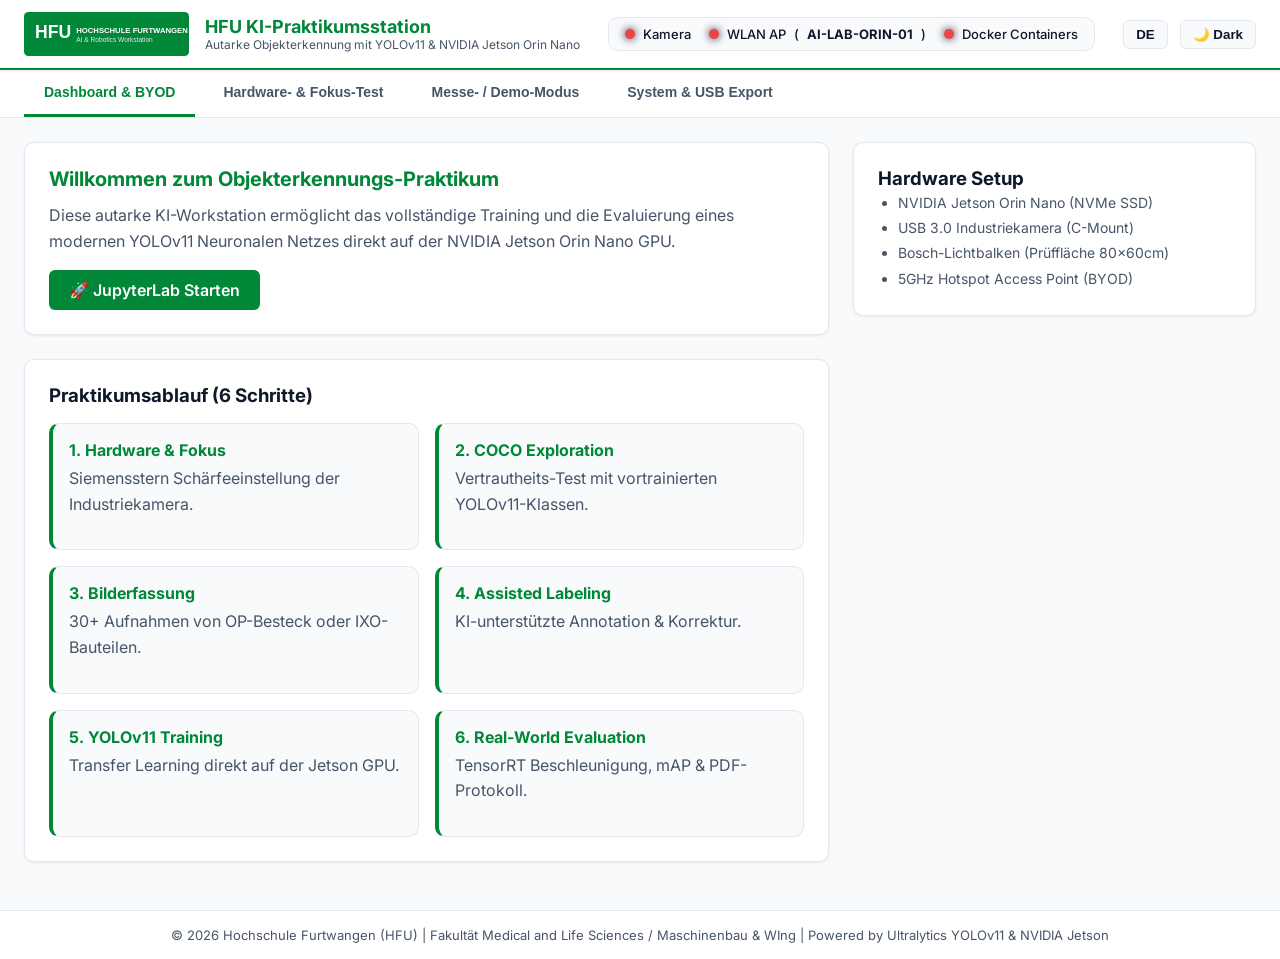
==== frontend/index.html @ 6bd224bb "Feat: Live focus score UI - Laplacian variance meter, ROI overlay, animated gauge, color-coded label" ====
<!DOCTYPE html>
<html lang="de" data-theme="light">
<head>
  <meta charset="UTF-8">
  <meta name="viewport" content="width=device-width, initial-scale=1.0">
  <title>HFU AI-LAB | Objekterkennung Workstation</title>
  <link rel="stylesheet" href="css/style.css">
  <link rel="preconnect" href="https://fonts.googleapis.com">
  <link rel="preconnect" href="https://fonts.gstatic.com" crossorigin>
  <link href="https://fonts.googleapis.com/css2?family=Inter:wght@400;500;600;700;900&display=swap" rel="stylesheet">
</head>
<body>

  <!-- Header Section -->
  <header>
    <div class="brand">
      <img src="assets/hfu_logo.svg" alt="HFU Logo">
      <div class="brand-title">
        <h1 data-i18n="stationTitle">HFU KI-Praktikumsstation</h1>
        <p data-i18n="subtitle">Autarke Objekterkennung mit YOLOv11 &amp; NVIDIA Jetson Orin Nano</p>
      </div>
    </div>

    <div class="status-bar">
      <div class="status-item">
        <span class="dot" id="dot-cam"></span>
        <span data-i18n="camStatus">Kamera</span>
      </div>
      <div class="status-item">
        <span class="dot" id="dot-wlan"></span>
        <span data-i18n="wlanStatus">WLAN AP</span> (<strong id="ssid-display">AI-LAB-ORIN-01</strong>)
      </div>
      <div class="status-item">
        <span class="dot" id="dot-docker"></span>
        <span data-i18n="dockerStatus">Docker Containers</span>
      </div>
    </div>

    <div class="header-controls">
      <button class="btn-toggle" id="lang-toggle">DE</button>
      <button class="btn-toggle" id="theme-toggle">🌙 Dark</button>
    </div>
  </header>

  <!-- Navigation Tabs -->
  <nav class="tabs-nav">
    <button class="tab-btn active" data-tab="dashboard" data-i18n="tabDashboard">Dashboard &amp; BYOD</button>
    <button class="tab-btn" data-tab="kiosk" data-i18n="tabKiosk">Hardware- &amp; Fokus-Test</button>
    <button class="tab-btn" data-tab="demo" data-i18n="tabDemo">Messe- / Demo-Modus</button>
    <button class="tab-btn" data-tab="system" data-i18n="tabSystem">System &amp; USB Export</button>
  </nav>

  <!-- Main Content Area -->
  <main class="container">

    <!-- Tab 1: Dashboard & BYOD -->
    <div class="tab-content active" id="tab-dashboard">
      <div class="dashboard-grid">
        <div class="main-col">
          <div class="card">
            <h2 data-i18n="welcomeTitle">Willkommen zum Objekterkennungs-Praktikum</h2>
            <p data-i18n="welcomeText">Diese autarke KI-Workstation ermöglicht das vollständige Training und die Evaluierung eines modernen YOLOv11 Neuronalen Netzes direkt auf der NVIDIA Jetson Orin Nano GPU.</p>
            <div style="margin-top: 16px;">
              <a href="#" id="btn-jupyter-link" target="_blank" class="btn-primary" data-i18n="openJupyter">🚀 JupyterLab Starten</a>
            </div>
          </div>

          <div class="card">
            <h3 data-i18n="stepsTitle">Praktikumsablauf (6 Schritte)</h3>
            <div class="steps-grid">
              <div class="step-card">
                <h4 data-i18n="step1">1. Hardware &amp; Fokus</h4>
                <p data-i18n="step1Desc">Siemensstern Schärfeeinstellung der Industriekamera.</p>
              </div>
              <div class="step-card">
                <h4 data-i18n="step2">2. COCO Exploration</h4>
                <p data-i18n="step2Desc">Vertrautheits-Test mit vortrainierten YOLOv11-Klassen.</p>
              </div>
              <div class="step-card">
                <h4 data-i18n="step3">3. Bilderfassung</h4>
                <p data-i18n="step3Desc">30+ Aufnahmen von OP-Besteck oder IXO-Bauteilen.</p>
              </div>
              <div class="step-card">
                <h4 data-i18n="step4">4. Assisted Labeling</h4>
                <p data-i18n="step4Desc">KI-unterstützte Annotation &amp; Korrektur.</p>
              </div>
              <div class="step-card">
                <h4 data-i18n="step5">5. YOLOv11 Training</h4>
                <p data-i18n="step5Desc">Transfer Learning direkt auf der Jetson GPU.</p>
              </div>
              <div class="step-card">
                <h4 data-i18n="step6">6. Real-World Evaluation</h4>
                <p data-i18n="step6Desc">TensorRT Beschleunigung, mAP &amp; PDF-Protokoll.</p>
              </div>
            </div>
          </div>
        </div>

        <!-- Sidebar Info -->
        <div class="side-col">
          <div class="card">
            <h3 data-i18n="hardwareTitle">Hardware Setup</h3>
            <ul style="line-height: 1.8; margin-left: 20px; font-size: 14px; color: var(--text-secondary);">
              <li>NVIDIA Jetson Orin Nano (NVMe SSD)</li>
              <li>USB 3.0 Industriekamera (C-Mount)</li>
              <li>Bosch-Lichtbalken (Prüffläche 80x60cm)</li>
              <li>5GHz Hotspot Access Point (BYOD)</li>
            </ul>
          </div>
        </div>
      </div>
    </div>

    <!-- Tab 2: Kiosk & Focus Hardware Test -->
    <div class="tab-content" id="tab-kiosk">
      <div class="card focus-card">
        <h2 data-i18n="focusTitle">Live-Kamerabild &amp; Fokus-Messung (Siemensstern)</h2>
        <p data-i18n="focusDesc">Stellen Sie den manuellen Fokusring der C-Mount Linse ein, bis die Linien des Siemenssterns im Zentrum scharf abgegrenzt sind.</p>

        <div class="focus-layout">
          <!-- Video with center crosshair overlay -->
          <div class="focus-video-wrapper">
            <div class="video-frame-container">
              <img id="cam-stream-main" src="" alt="Live Camera Stream" class="video-stream">
              <!-- Measurement zone indicator -->
              <div class="focus-roi-box">
                <span class="focus-roi-label">Messbereich</span>
              </div>
            </div>
          </div>

          <!-- Focus meter panel -->
          <div class="focus-panel">
            <div class="focus-score-display">
              <div class="focus-score-value" id="focus-score-num">--</div>
              <div class="focus-score-unit">/ 100</div>
            </div>

            <div class="focus-label-badge" id="focus-label-badge">Messe...</div>

            <!-- Gauge bar -->
            <div class="focus-gauge-track">
              <div class="focus-gauge-fill" id="focus-gauge-fill" style="width:0%"></div>
              <div class="focus-gauge-markers">
                <span>0</span><span>30</span><span>60</span><span>85</span><span>100</span>
              </div>
            </div>

            <!-- Zone labels -->
            <div class="focus-zones">
              <span class="zone zone-bad">Unscharf</span>
              <span class="zone zone-ok">Mittelmäßig</span>
              <span class="zone zone-good">Gut</span>
              <span class="zone zone-sharp">Scharf</span>
            </div>

            <div class="focus-detail">
              <div class="focus-detail-row">
                <span>Laplace-Varianz</span>
                <strong id="focus-raw-var">--</strong>
              </div>
              <div class="focus-detail-row">
                <span>Messbereich</span>
                <strong>Zentrum 40%</strong>
              </div>
              <div class="focus-detail-row">
                <span>Algorithmus</span>
                <strong>Laplacian σ²</strong>
              </div>
            </div>

            <div class="focus-hint" id="focus-hint">
              🎯 Platzieren Sie den Siemensstern im Messbereich und drehen Sie am Fokusring bis der Score maximal ist.
            </div>
          </div>
        </div>
      </div>
    </div>

    <!-- Tab 3: Messe / Demo Exhibition Mode -->
    <div class="tab-content" id="tab-demo">
      <div class="video-frame-container" style="aspect-ratio: 16 / 9; max-height: 70vh;">
        <img id="cam-stream-demo" src="" alt="Demo Live Stream" class="video-stream">
        
        <div class="demo-overlay">
          <span class="badge">HFU DEMO MODE</span>
          <span class="stats-badge" id="demo-stats">GPU/CPU: Loading...</span>
        </div>

        <div class="demo-callout" data-i18n="demoCallout">
          Lege ein Objekt auf die Prüffläche. Kann die KI es erkennen?
        </div>

        <!-- Timeout Attract Screen -->
        <div class="attract-screen" id="attract-screen" style="display: none;">
          <h2 data-i18n="attractTitle">Willkommen am HFU KI-Praktikumsstand!</h2>
          <p data-i18n="attractText">Erleben Sie Echtzeit-Objekterkennung auf dem NVIDIA Jetson Orin Nano. Berühren Sie den Bildschirm, um zu starten.</p>
          <button class="btn-primary" onclick="resetInactivityTimer()">▶ Start Demo</button>
        </div>
      </div>
    </div>

    <!-- Tab 4: System Tools & USB Export -->
    <div class="tab-content" id="tab-system">
      <div class="dashboard-grid">
        <div class="card">
          <h2 data-i18n="exportTitle">Daten-Export auf USB-Stick</h2>
          <p data-i18n="exportDesc">Kopiert alle erfassten Bilder, Annotations, trainierte YOLOv11 PyTorch &amp; TensorRT Gewichte sowie den automatisch generierten PDF-Praktikumsbericht auf den angeschlossenen USB-Speicher.</p>
          <button class="btn-primary" id="btn-usb-export" onclick="triggerUSBExport()" data-i18n="exportUSB">💾 Daten auf USB-Stick exportieren</button>
        </div>

        <div class="card">
          <h2 data-i18n="resetTitle">Station Zurücksetzen (System Reset)</h2>
          <p data-i18n="resetDesc">Setzt den Arbeitsbereich für das nächste Studierenden-Team zurück (Löscht Datensätze, Gewichte und Auswertungsberichte).</p>
          <button class="btn-danger" onclick="triggerResetWorkspace()" data-i18n="resetWorkspace">🗑️ Praktikum Zurücksetzen</button>
        </div>
      </div>
    </div>

  </main>

  <!-- Footer -->
  <footer>
    &copy; 2026 Hochschule Furtwangen (HFU) | Fakultät Medical and Life Sciences / Maschinenbau &amp; WIng | Powered by Ultralytics YOLOv11 &amp; NVIDIA Jetson
  </footer>

  <script src="js/app.js"></script>
</body>
</html>
---- frontend/css/style.css ----
/* ==============================================================================
   HFU AI-LAB: Clean Academic Stylesheet
   Corporate Identity: Hochschule Furtwangen (HFU Green: #008738)
   ============================================================================== */

:root {
  --hfu-green: #008738;
  --hfu-green-hover: #00702e;
  --hfu-green-light: #e6f4ec;
  --hfu-green-accent: #10b981;
  
  --bg-primary: #f8fafc;
  --bg-card: #ffffff;
  --bg-header: #ffffff;
  --text-primary: #0f172a;
  --text-secondary: #475569;
  --border-color: #e2e8f0;
  
  --status-online: #10b981;
  --status-offline: #ef4444;
  --shadow-sm: 0 1px 3px rgba(0,0,0,0.08);
  --shadow-md: 0 4px 12px rgba(0,0,0,0.08);
  --radius: 10px;
  --font-main: 'Inter', -apple-system, BlinkMacSystemFont, 'Segoe UI', Roboto, sans-serif;
}

[data-theme="dark"] {
  --bg-primary: #090d16;
  --bg-card: #131c2e;
  --bg-header: #0f172a;
  --text-primary: #f8fafc;
  --text-secondary: #94a3b8;
  --border-color: #1e293b;
  --hfu-green-light: rgba(0, 135, 56, 0.2);
}

* {
  box-sizing: border-box;
  margin: 0;
  padding: 0;
}

body {
  font-family: var(--font-main);
  background-color: var(--bg-primary);
  color: var(--text-primary);
  min-height: 100vh;
  display: flex;
  flex-direction: column;
  transition: background-color 0.3s ease, color 0.3s ease;
}

/* Header */
header {
  background-color: var(--bg-header);
  border-bottom: 2px solid var(--hfu-green);
  padding: 12px 24px;
  display: flex;
  align-items: center;
  justify-content: space-between;
  box-shadow: var(--shadow-sm);
  position: sticky;
  top: 0;
  z-index: 100;
}

.brand {
  display: flex;
  align-items: center;
  gap: 16px;
}

.brand img {
  height: 44px;
}

.brand-title h1 {
  font-size: 18px;
  font-weight: 700;
  color: var(--hfu-green);
}

.brand-title p {
  font-size: 12px;
  color: var(--text-secondary);
}

/* Header Status Bar */
.status-bar {
  display: flex;
  align-items: center;
  gap: 18px;
  background-color: var(--bg-primary);
  padding: 8px 16px;
  border-radius: var(--radius);
  border: 1px solid var(--border-color);
}

.status-item {
  display: flex;
  align-items: center;
  gap: 8px;
  font-size: 13px;
  font-weight: 500;
}

.dot {
  width: 10px;
  height: 10px;
  border-radius: 50%;
  background-color: var(--status-offline);
  display: inline-block;
  box-shadow: 0 0 8px currentColor;
}

.dot.online {
  background-color: var(--status-online);
}

/* Controls (DE/EN & Theme) */
.header-controls {
  display: flex;
  align-items: center;
  gap: 12px;
}

.btn-toggle {
  background: var(--bg-primary);
  border: 1px solid var(--border-color);
  color: var(--text-primary);
  padding: 6px 12px;
  border-radius: 6px;
  font-weight: 600;
  cursor: pointer;
  transition: all 0.2s ease;
}

.btn-toggle:hover {
  border-color: var(--hfu-green);
  color: var(--hfu-green);
}

/* Navigation Tabs */
nav.tabs-nav {
  background-color: var(--bg-card);
  border-bottom: 1px solid var(--border-color);
  display: flex;
  padding: 0 24px;
  gap: 8px;
}

.tab-btn {
  background: none;
  border: none;
  border-bottom: 3px solid transparent;
  padding: 14px 20px;
  font-size: 14px;
  font-weight: 600;
  color: var(--text-secondary);
  cursor: pointer;
  transition: all 0.2s ease;
}

.tab-btn.active, .tab-btn:hover {
  color: var(--hfu-green);
  border-bottom-color: var(--hfu-green);
}

/* Main Container */
main.container {
  flex: 1;
  padding: 24px;
  max-width: 1400px;
  width: 100%;
  margin: 0 auto;
}

.tab-content {
  display: none;
}

.tab-content.active {
  display: block;
  animation: fadeIn 0.3s ease;
}

@keyframes fadeIn {
  from { opacity: 0; transform: translateY(4px); }
  to { opacity: 1; transform: translateY(0); }
}

/* Dashboard Grid */
.dashboard-grid {
  display: grid;
  grid-template-columns: 2fr 1fr;
  gap: 24px;
}

.card {
  background-color: var(--bg-card);
  border: 1px solid var(--border-color);
  border-radius: var(--radius);
  padding: 24px;
  box-shadow: var(--shadow-sm);
  margin-bottom: 24px;
}

.card h2 {
  font-size: 20px;
  color: var(--hfu-green);
  margin-bottom: 12px;
}

.card p {
  color: var(--text-secondary);
  line-height: 1.6;
  margin-bottom: 16px;
}

/* Action Buttons */
.btn-primary {
  background-color: var(--hfu-green);
  color: white;
  border: none;
  padding: 10px 20px;
  border-radius: 6px;
  font-weight: 600;
  cursor: pointer;
  display: inline-flex;
  align-items: center;
  gap: 8px;
  text-decoration: none;
  transition: background-color 0.2s ease;
}

.btn-primary:hover {
  background-color: var(--hfu-green-hover);
}

.btn-secondary {
  background-color: transparent;
  color: var(--hfu-green);
  border: 2px solid var(--hfu-green);
  padding: 8px 18px;
  border-radius: 6px;
  font-weight: 600;
  cursor: pointer;
  transition: all 0.2s ease;
}

.btn-secondary:hover {
  background-color: var(--hfu-green-light);
}

.btn-danger {
  background-color: #ef4444;
  color: white;
  border: none;
  padding: 10px 20px;
  border-radius: 6px;
  font-weight: 600;
  cursor: pointer;
}

/* Video Frame Container */
.video-frame-container {
  position: relative;
  background-color: #000;
  border-radius: var(--radius);
  overflow: hidden;
  box-shadow: var(--shadow-md);
  aspect-ratio: 16 / 9;
  max-width: 100%;
}

.video-stream {
  width: 100%;
  height: 100%;
  object-fit: contain;
}

/* Exhibition / Demo Overlay */
.demo-overlay {
  position: absolute;
  top: 16px;
  left: 16px;
  right: 16px;
  display: flex;
  justify-content: space-between;
  pointer-events: none;
}

.badge {
  background: rgba(0, 135, 56, 0.85);
  backdrop-filter: blur(8px);
  color: white;
  padding: 6px 14px;
  border-radius: 20px;
  font-size: 13px;
  font-weight: 700;
  text-transform: uppercase;
}

.stats-badge {
  background: rgba(15, 23, 42, 0.85);
  backdrop-filter: blur(8px);
  color: white;
  padding: 8px 16px;
  border-radius: var(--radius);
  font-size: 14px;
  font-family: monospace;
}

.demo-callout {
  position: absolute;
  bottom: 24px;
  left: 50%;
  transform: translateX(-50%);
  background: rgba(0, 135, 56, 0.95);
  color: white;
  padding: 14px 28px;
  border-radius: 30px;
  font-size: 18px;
  font-weight: 700;
  box-shadow: 0 8px 24px rgba(0,0,0,0.3);
  text-align: center;
  animation: pulseCallout 2s infinite;
}

@keyframes pulseCallout {
  0% { transform: translateX(-50%) scale(1); }
  50% { transform: translateX(-50%) scale(1.03); }
  100% { transform: translateX(-50%) scale(1); }
}

/* Attract Screen Slideshow */
.attract-screen {
  position: absolute;
  inset: 0;
  background: linear-gradient(135deg, #008738 0%, #0f172a 100%);
  color: white;
  display: flex;
  flex-direction: column;
  align-items: center;
  justify-content: center;
  text-align: center;
  padding: 40px;
  z-index: 10;
}

.attract-screen h2 {
  font-size: 32px;
  margin-bottom: 16px;
}

.attract-screen p {
  font-size: 18px;
  max-width: 600px;
  opacity: 0.9;
  margin-bottom: 24px;
}

/* Lab Steps Grid */
.steps-grid {
  display: grid;
  grid-template-columns: repeat(auto-fit, minmax(280px, 1fr));
  gap: 16px;
  margin-top: 16px;
}

.step-card {
  background: var(--bg-primary);
  border: 1px solid var(--border-color);
  padding: 16px;
  border-radius: var(--radius);
  border-left: 4px solid var(--hfu-green);
}

.step-card h4 {
  color: var(--hfu-green);
  margin-bottom: 6px;
}

/* Footer */
footer {
  border-top: 1px solid var(--border-color);
  padding: 16px;
  text-align: center;
  font-size: 13px;
  color: var(--text-secondary);
  background-color: var(--bg-card);
  margin-top: auto;
}

/* ==============================================================================
   Focus Meter (Fokus-Messung Tab)
   ============================================================================== */

.focus-card { overflow: visible; }

.focus-layout {
  display: grid;
  grid-template-columns: 1fr 280px;
  gap: 20px;
  align-items: start;
  margin-top: 16px;
}

@media (max-width: 860px) {
  .focus-layout { grid-template-columns: 1fr; }
}

/* Video wrapper with ROI overlay */
.focus-video-wrapper { position: relative; }

.focus-roi-box {
  position: absolute;
  top: 50%; left: 50%;
  transform: translate(-50%, -50%);
  width: 40%; height: 40%;
  border: 2px dashed rgba(34, 197, 94, 0.8);
  border-radius: 6px;
  pointer-events: none;
  display: flex;
  align-items: flex-start;
  justify-content: center;
}

.focus-roi-label {
  font-size: 11px;
  font-weight: 600;
  color: #22c55e;
  background: rgba(0,0,0,0.55);
  padding: 2px 8px;
  border-radius: 0 0 4px 4px;
  letter-spacing: 0.05em;
  text-transform: uppercase;
}

/* Right panel */
.focus-panel {
  display: flex;
  flex-direction: column;
  gap: 16px;
  background: var(--bg-primary);
  border: 1px solid var(--border-color);
  border-radius: var(--radius);
  padding: 20px;
}

/* Score number */
.focus-score-display {
  display: flex;
  align-items: baseline;
  gap: 6px;
}

.focus-score-value {
  font-size: 56px;
  font-weight: 800;
  line-height: 1;
  color: var(--hfu-green);
  transition: color 0.4s ease;
  font-variant-numeric: tabular-nums;
}

.focus-score-unit {
  font-size: 18px;
  color: var(--text-secondary);
  font-weight: 500;
}

/* Badge label */
.focus-label-badge {
  display: inline-block;
  padding: 5px 14px;
  border-radius: 20px;
  font-size: 13px;
  font-weight: 700;
  letter-spacing: 0.04em;
  background: var(--hfu-green-light);
  color: var(--hfu-green);
  transition: background 0.4s ease, color 0.4s ease;
  align-self: flex-start;
}

/* Gauge bar */
.focus-gauge-track {
  width: 100%;
  height: 14px;
  background: linear-gradient(to right, #ef4444 0%, #f59e0b 30%, #84cc16 60%, #22c55e 85%);
  border-radius: 7px;
  position: relative;
  overflow: visible;
}

.focus-gauge-fill {
  position: absolute;
  top: 0; left: 0;
  height: 100%;
  background: transparent;
  border-right: 3px solid white;
  box-shadow: 0 0 6px rgba(0,0,0,0.4);
  border-radius: 7px;
  transition: width 0.6s cubic-bezier(0.4, 0, 0.2, 1);
  pointer-events: none;
}

.focus-gauge-markers {
  display: flex;
  justify-content: space-between;
  margin-top: 4px;
  font-size: 10px;
  color: var(--text-secondary);
  font-variant-numeric: tabular-nums;
}

/* Zone labels below gauge */
.focus-zones {
  display: flex;
  gap: 4px;
}

.zone {
  flex: 1;
  text-align: center;
  font-size: 10px;
  font-weight: 600;
  padding: 3px 2px;
  border-radius: 4px;
  letter-spacing: 0.02em;
}
.zone-bad   { background: rgba(239,68,68,0.15);  color: #ef4444; }
.zone-ok    { background: rgba(245,158,11,0.15); color: #d97706; }
.zone-good  { background: rgba(132,204,22,0.15); color: #65a30d; }
.zone-sharp { background: rgba(34,197,94,0.15);  color: #16a34a; }

/* Detail rows */
.focus-detail {
  border-top: 1px solid var(--border-color);
  padding-top: 12px;
  display: flex;
  flex-direction: column;
  gap: 8px;
}

.focus-detail-row {
  display: flex;
  justify-content: space-between;
  font-size: 12px;
  color: var(--text-secondary);
}

.focus-detail-row strong {
  color: var(--text-primary);
  font-variant-numeric: tabular-nums;
}

/* Hint text */
.focus-hint {
  font-size: 12px;
  color: var(--text-secondary);
  line-height: 1.5;
  border-top: 1px solid var(--border-color);
  padding-top: 12px;
}
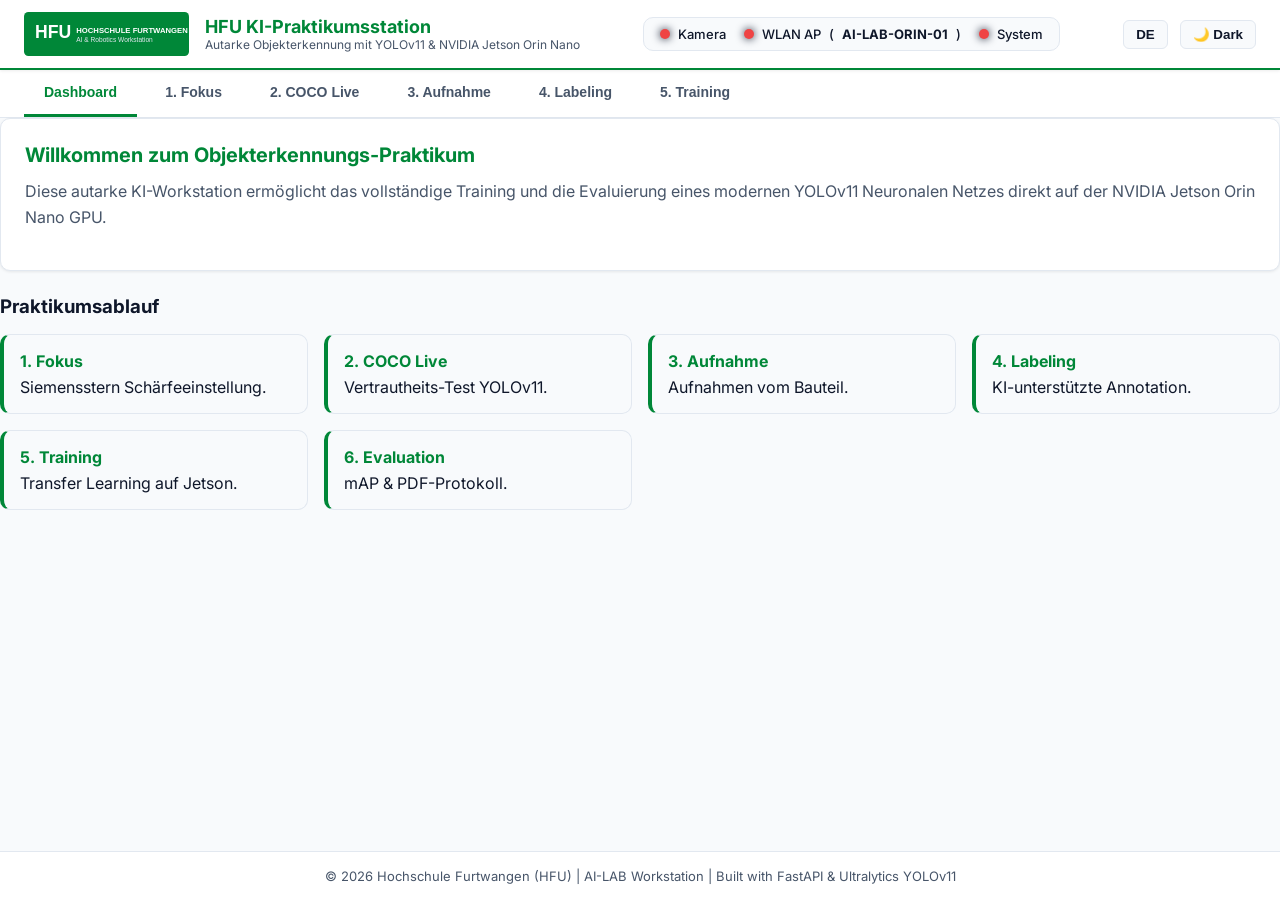
==== commit 2d38cfa3: "Feat: Complete UI overhaul replacing Jupyter with integrated Web-App (all 6 steps + admin)" ====
--- a/frontend/index.html
+++ b/frontend/index.html
@@ -14,7 +14,7 @@
   <!-- Header Section -->
   <header>
     <div class="brand">
-      <img src="assets/hfu_logo.svg" alt="HFU Logo">
+      <img src="assets/hfu_logo.svg" alt="HFU Logo" style="cursor:pointer;" onclick="showAdminLogin()">
       <div class="brand-title">
         <h1 data-i18n="stationTitle">HFU KI-Praktikumsstation</h1>
         <p data-i18n="subtitle">Autarke Objekterkennung mit YOLOv11 &amp; NVIDIA Jetson Orin Nano</p>
@@ -32,7 +32,7 @@
       </div>
       <div class="status-item">
         <span class="dot" id="dot-docker"></span>
-        <span data-i18n="dockerStatus">Docker Containers</span>
+        <span data-i18n="dockerStatus">System</span>
       </div>
     </div>
 
@@ -43,186 +43,278 @@
   </header>
 
   <!-- Navigation Tabs -->
-  <nav class="tabs-nav">
-    <button class="tab-btn active" data-tab="dashboard" data-i18n="tabDashboard">Dashboard &amp; BYOD</button>
-    <button class="tab-btn" data-tab="kiosk" data-i18n="tabKiosk">Hardware- &amp; Fokus-Test</button>
-    <button class="tab-btn" data-tab="demo" data-i18n="tabDemo">Messe- / Demo-Modus</button>
-    <button class="tab-btn" data-tab="system" data-i18n="tabSystem">System &amp; USB Export</button>
+  <nav class="tabs-nav" id="main-nav">
+    <button class="tab-btn active" data-tab="dashboard" data-i18n="tabDashboard">Dashboard</button>
+    <button class="tab-btn" data-tab="kiosk" data-i18n="step1">1. Fokus</button>
+    <button class="tab-btn" data-tab="coco" data-i18n="step2">2. COCO Live</button>
+    <button class="tab-btn" data-tab="capture" data-i18n="step3">3. Aufnahme</button>
+    <button class="tab-btn" data-tab="labeling" data-i18n="step4">4. Labeling</button>
+    <button class="tab-btn" data-tab="training" data-i18n="step5">5. Training</button>
+    <button class="tab-btn" data-tab="admin" id="nav-admin" style="display:none;">Admin</button>
   </nav>
 
-  <!-- Main Content Area -->
-  <main class="container">
-
-    <!-- Tab 1: Dashboard & BYOD -->
-    <div class="tab-content active" id="tab-dashboard">
-      <div class="dashboard-grid">
-        <div class="main-col">
-          <div class="card">
-            <h2 data-i18n="welcomeTitle">Willkommen zum Objekterkennungs-Praktikum</h2>
-            <p data-i18n="welcomeText">Diese autarke KI-Workstation ermöglicht das vollständige Training und die Evaluierung eines modernen YOLOv11 Neuronalen Netzes direkt auf der NVIDIA Jetson Orin Nano GPU.</p>
-            <div style="margin-top: 16px;">
-              <a href="#" id="btn-jupyter-link" target="_blank" class="btn-primary" data-i18n="openJupyter">🚀 JupyterLab Starten</a>
+  <!-- Tab 1: Dashboard -->
+  <div class="tab-content active" id="tab-dashboard">
+    <div class="card">
+      <h2 data-i18n="welcomeTitle">Willkommen zum Objekterkennungs-Praktikum</h2>
+      <p data-i18n="welcomeText">Diese autarke KI-Workstation ermöglicht das vollständige Training und die Evaluierung eines modernen YOLOv11 Neuronalen Netzes direkt auf der NVIDIA Jetson Orin Nano GPU.</p>
+    </div>
+    
+    <h3 data-i18n="stepsTitle" style="margin: 20px 0 10px;">Praktikumsablauf</h3>
+    <div class="steps-grid">
+      <div class="step-card" onclick="switchTab('kiosk')">
+        <h4 data-i18n="step1">1. Hardware &amp; Fokus</h4>
+        <p data-i18n="step1Desc">Siemensstern Schärfeeinstellung.</p>
+      </div>
+      <div class="step-card" onclick="switchTab('coco')">
+        <h4 data-i18n="step2">2. COCO Exploration</h4>
+        <p data-i18n="step2Desc">Vertrautheits-Test YOLOv11.</p>
+      </div>
+      <div class="step-card" onclick="switchTab('capture')">
+        <h4 data-i18n="step3">3. Bilderfassung</h4>
+        <p data-i18n="step3Desc">Aufnahmen vom Bauteil.</p>
+      </div>
+      <div class="step-card" onclick="switchTab('labeling')">
+        <h4 data-i18n="step4">4. Assisted Labeling</h4>
+        <p data-i18n="step4Desc">KI-unterstützte Annotation.</p>
+      </div>
+      <div class="step-card" onclick="switchTab('training')">
+        <h4 data-i18n="step5">5. YOLOv11 Training</h4>
+        <p data-i18n="step5Desc">Transfer Learning auf Jetson.</p>
+      </div>
+      <div class="step-card" onclick="switchTab('training')">
+        <h4 data-i18n="step6">6. Real-World Evaluation</h4>
+        <p data-i18n="step6Desc">mAP &amp; PDF-Protokoll.</p>
+      </div>
+    </div>
+  </div>
+
+  <!-- Tab 2: Focus (Kiosk) -->
+  <div class="tab-content" id="tab-kiosk">
+    <div class="card focus-card">
+      <h2 data-i18n="focusTitle">Live-Kamerabild &amp; Fokus-Messung (Siemensstern)</h2>
+      <p data-i18n="focusDesc">Stellen Sie den manuellen Fokusring ein, bis die Linien scharf sind.</p>
+      <div class="focus-layout">
+        <div class="focus-video-wrapper">
+          <div class="video-frame-container">
+            <img id="cam-stream-main" src="" alt="Live Camera Stream" class="video-stream">
+            <div class="focus-roi-box">
+              <span class="focus-roi-label" data-i18n="focusMeasArea">Messbereich</span>
             </div>
           </div>
-
-          <div class="card">
-            <h3 data-i18n="stepsTitle">Praktikumsablauf (6 Schritte)</h3>
-            <div class="steps-grid">
-              <div class="step-card">
-                <h4 data-i18n="step1">1. Hardware &amp; Fokus</h4>
-                <p data-i18n="step1Desc">Siemensstern Schärfeeinstellung der Industriekamera.</p>
-              </div>
-              <div class="step-card">
-                <h4 data-i18n="step2">2. COCO Exploration</h4>
-                <p data-i18n="step2Desc">Vertrautheits-Test mit vortrainierten YOLOv11-Klassen.</p>
-              </div>
-              <div class="step-card">
-                <h4 data-i18n="step3">3. Bilderfassung</h4>
-                <p data-i18n="step3Desc">30+ Aufnahmen von OP-Besteck oder IXO-Bauteilen.</p>
-              </div>
-              <div class="step-card">
-                <h4 data-i18n="step4">4. Assisted Labeling</h4>
-                <p data-i18n="step4Desc">KI-unterstützte Annotation &amp; Korrektur.</p>
-              </div>
-              <div class="step-card">
-                <h4 data-i18n="step5">5. YOLOv11 Training</h4>
-                <p data-i18n="step5Desc">Transfer Learning direkt auf der Jetson GPU.</p>
-              </div>
-              <div class="step-card">
-                <h4 data-i18n="step6">6. Real-World Evaluation</h4>
-                <p data-i18n="step6Desc">TensorRT Beschleunigung, mAP &amp; PDF-Protokoll.</p>
-              </div>
+        </div>
+        <div class="focus-panel">
+          <div class="focus-score-display">
+            <div class="focus-score-value" id="focus-score-num">--</div>
+            <div class="focus-score-unit">/ 100</div>
+          </div>
+          <div class="focus-label-badge" id="focus-label-badge">Messe...</div>
+          <div class="focus-gauge-track">
+            <div class="focus-gauge-fill" id="focus-gauge-fill" style="width:0%"></div>
+            <div class="focus-gauge-markers">
+              <span>0</span><span>30</span><span>60</span><span>85</span><span>100</span>
             </div>
           </div>
-        </div>
-
-        <!-- Sidebar Info -->
-        <div class="side-col">
-          <div class="card">
-            <h3 data-i18n="hardwareTitle">Hardware Setup</h3>
-            <ul style="line-height: 1.8; margin-left: 20px; font-size: 14px; color: var(--text-secondary);">
-              <li>NVIDIA Jetson Orin Nano (NVMe SSD)</li>
-              <li>USB 3.0 Industriekamera (C-Mount)</li>
-              <li>Bosch-Lichtbalken (Prüffläche 80x60cm)</li>
-              <li>5GHz Hotspot Access Point (BYOD)</li>
-            </ul>
-          </div>
-        </div>
-      </div>
-    </div>
-
-    <!-- Tab 2: Kiosk & Focus Hardware Test -->
-    <div class="tab-content" id="tab-kiosk">
-      <div class="card focus-card">
-        <h2 data-i18n="focusTitle">Live-Kamerabild &amp; Fokus-Messung (Siemensstern)</h2>
-        <p data-i18n="focusDesc">Stellen Sie den manuellen Fokusring der C-Mount Linse ein, bis die Linien des Siemenssterns im Zentrum scharf abgegrenzt sind.</p>
-
-        <div class="focus-layout">
-          <!-- Video with center crosshair overlay -->
-          <div class="focus-video-wrapper">
-            <div class="video-frame-container">
-              <img id="cam-stream-main" src="" alt="Live Camera Stream" class="video-stream">
-              <!-- Measurement zone indicator -->
-              <div class="focus-roi-box">
-                <span class="focus-roi-label">Messbereich</span>
-              </div>
+          <div class="focus-zones">
+            <span class="zone zone-bad" data-i18n="zoneBlurry">Unscharf</span>
+            <span class="zone zone-ok" data-i18n="zoneOk">Mittelmäßig</span>
+            <span class="zone zone-good" data-i18n="zoneGood">Gut</span>
+            <span class="zone zone-sharp" data-i18n="zoneSharp">Scharf</span>
+          </div>
+          <div class="focus-detail">
+            <div class="focus-detail-row">
+              <span data-i18n="focusVarRow">Laplace-Varianz</span>
+              <strong id="focus-raw-var">--</strong>
             </div>
           </div>
-
-          <!-- Focus meter panel -->
-          <div class="focus-panel">
-            <div class="focus-score-display">
-              <div class="focus-score-value" id="focus-score-num">--</div>
-              <div class="focus-score-unit">/ 100</div>
-            </div>
-
-            <div class="focus-label-badge" id="focus-label-badge">Messe...</div>
-
-            <!-- Gauge bar -->
-            <div class="focus-gauge-track">
-              <div class="focus-gauge-fill" id="focus-gauge-fill" style="width:0%"></div>
-              <div class="focus-gauge-markers">
-                <span>0</span><span>30</span><span>60</span><span>85</span><span>100</span>
-              </div>
-            </div>
-
-            <!-- Zone labels -->
-            <div class="focus-zones">
-              <span class="zone zone-bad">Unscharf</span>
-              <span class="zone zone-ok">Mittelmäßig</span>
-              <span class="zone zone-good">Gut</span>
-              <span class="zone zone-sharp">Scharf</span>
-            </div>
-
-            <div class="focus-detail">
-              <div class="focus-detail-row">
-                <span>Laplace-Varianz</span>
-                <strong id="focus-raw-var">--</strong>
-              </div>
-              <div class="focus-detail-row">
-                <span>Messbereich</span>
-                <strong>Zentrum 40%</strong>
-              </div>
-              <div class="focus-detail-row">
-                <span>Algorithmus</span>
-                <strong>Laplacian σ²</strong>
-              </div>
-            </div>
-
-            <div class="focus-hint" id="focus-hint">
-              🎯 Platzieren Sie den Siemensstern im Messbereich und drehen Sie am Fokusring bis der Score maximal ist.
-            </div>
-          </div>
-        </div>
-      </div>
-    </div>
-
-    <!-- Tab 3: Messe / Demo Exhibition Mode -->
-    <div class="tab-content" id="tab-demo">
-      <div class="video-frame-container" style="aspect-ratio: 16 / 9; max-height: 70vh;">
-        <img id="cam-stream-demo" src="" alt="Demo Live Stream" class="video-stream">
+          <div class="focus-hint" id="focus-hint">🎯 Platzieren Sie den Siemensstern...</div>
+        </div>
+      </div>
+    </div>
+  </div>
+
+  <!-- Tab 3: COCO Live Inference -->
+  <div class="tab-content" id="tab-coco">
+    <div class="card coco-card">
+      <h2>Live YOLO Inferenz</h2>
+      <div class="coco-layout">
+        <div class="video-frame-container">
+          <img id="cam-stream-infer" src="" alt="Live Inference" class="video-stream">
+        </div>
+        <div class="coco-controls">
+          <div class="control-group">
+            <label>Modell</label>
+            <select id="coco-model-select" onchange="updateInferConfig()"></select>
+          </div>
+          <div class="control-group">
+            <label>Confidence (<span id="conf-val">0.45</span>)</label>
+            <input type="range" id="coco-conf" min="0.1" max="0.9" step="0.05" value="0.45" oninput="updateInferConfig()">
+          </div>
+          <div class="control-group" style="flex-direction: row; align-items: center;">
+            <input type="checkbox" id="coco-show-boxes" checked onchange="updateInferConfig()">
+            <label for="coco-show-boxes">Bounding Boxes anzeigen</label>
+          </div>
+          <div class="stats-panel">
+            <h4>Live Statistik</h4>
+            <p>FPS: <span id="infer-fps">--</span></p>
+            <p>Inferenz: <span id="infer-ms">--</span> ms</p>
+            <div id="infer-dets" class="detections-list"></div>
+          </div>
+        </div>
+      </div>
+    </div>
+  </div>
+
+  <!-- Tab 4: Capture (Kamera-App) -->
+  <div class="tab-content" id="tab-capture">
+    <div class="card capture-card">
+      <div class="capture-layout">
+        <div class="capture-main">
+          <div class="video-frame-container">
+            <img id="cam-stream-capture" src="" alt="Capture Stream" class="video-stream">
+          </div>
+          <button class="btn-primary btn-large" id="btn-capture" onclick="captureImage()">📸 Bild aufnehmen</button>
+        </div>
+        <div class="capture-gallery">
+          <h3>Galerie (<span id="gallery-count">0</span>)</h3>
+          <div class="gallery-grid" id="gallery-grid"></div>
+        </div>
+      </div>
+    </div>
+  </div>
+
+  <!-- Tab 5: Labeling (Canvas Annotator) -->
+  <div class="tab-content" id="tab-labeling">
+    <div class="card labeling-card">
+      <div class="labeling-layout">
+        <!-- Sidebar: Image List -->
+        <div class="labeling-sidebar">
+          <h3>Bilder</h3>
+          <div class="image-list" id="labeling-image-list"></div>
+        </div>
+        <!-- Main: Canvas -->
+        <div class="labeling-main">
+          <div class="canvas-container" id="canvas-container">
+            <canvas id="annotator-canvas"></canvas>
+            <img id="annotator-img" style="display:none;" crossorigin="anonymous">
+          </div>
+          <div class="annotator-controls">
+            <button class="btn-secondary" onclick="runAssistedLabeling()">🤖 Assisted Labeling</button>
+            <button class="btn-primary" onclick="saveAnnotations()">💾 Speichern</button>
+          </div>
+        </div>
+        <!-- Right: Classes & Boxes -->
+        <div class="labeling-right">
+          <h3>Klassen</h3>
+          <div id="class-list" class="class-list"></div>
+          <div class="add-class">
+            <input type="text" id="new-class-name" placeholder="Neue Klasse">
+            <button onclick="addClass()">+</button>
+          </div>
+          <h3 style="margin-top:20px;">Boxes (Aktuelles Bild)</h3>
+          <div id="box-list" class="box-list"></div>
+        </div>
+      </div>
+    </div>
+  </div>
+
+  <!-- Tab 6: Training & Eval -->
+  <div class="tab-content" id="tab-training">
+    <div class="card training-card">
+      <h2>Training &amp; Evaluation</h2>
+      <div class="training-layout">
+        <div class="training-config">
+          <div class="control-group">
+            <label>Trainingsserver URL (leer für lokal)</label>
+            <input type="text" id="train-url" placeholder="http://server:port">
+          </div>
+          <div class="control-group">
+            <label>Epochen</label>
+            <input type="number" id="train-epochs" value="50">
+          </div>
+          <div class="control-group">
+            <label>Modell</label>
+            <select id="train-model">
+              <option value="yolo11n">YOLOv11 Nano</option>
+              <option value="yolo11s">YOLOv11 Small</option>
+            </select>
+          </div>
+          <button class="btn-primary" id="btn-train-start" onclick="startTraining()">▶ Training starten</button>
+          <button class="btn-secondary" id="btn-train-stop" onclick="stopTraining()" style="display:none;">⏹ Stoppen</button>
+        </div>
         
-        <div class="demo-overlay">
-          <span class="badge">HFU DEMO MODE</span>
-          <span class="stats-badge" id="demo-stats">GPU/CPU: Loading...</span>
-        </div>
-
-        <div class="demo-callout" data-i18n="demoCallout">
-          Lege ein Objekt auf die Prüffläche. Kann die KI es erkennen?
-        </div>
-
-        <!-- Timeout Attract Screen -->
-        <div class="attract-screen" id="attract-screen" style="display: none;">
-          <h2 data-i18n="attractTitle">Willkommen am HFU KI-Praktikumsstand!</h2>
-          <p data-i18n="attractText">Erleben Sie Echtzeit-Objekterkennung auf dem NVIDIA Jetson Orin Nano. Berühren Sie den Bildschirm, um zu starten.</p>
-          <button class="btn-primary" onclick="resetInactivityTimer()">▶ Start Demo</button>
-        </div>
-      </div>
-    </div>
-
-    <!-- Tab 4: System Tools & USB Export -->
-    <div class="tab-content" id="tab-system">
-      <div class="dashboard-grid">
-        <div class="card">
-          <h2 data-i18n="exportTitle">Daten-Export auf USB-Stick</h2>
-          <p data-i18n="exportDesc">Kopiert alle erfassten Bilder, Annotations, trainierte YOLOv11 PyTorch &amp; TensorRT Gewichte sowie den automatisch generierten PDF-Praktikumsbericht auf den angeschlossenen USB-Speicher.</p>
-          <button class="btn-primary" id="btn-usb-export" onclick="triggerUSBExport()" data-i18n="exportUSB">💾 Daten auf USB-Stick exportieren</button>
-        </div>
-
-        <div class="card">
-          <h2 data-i18n="resetTitle">Station Zurücksetzen (System Reset)</h2>
-          <p data-i18n="resetDesc">Setzt den Arbeitsbereich für das nächste Studierenden-Team zurück (Löscht Datensätze, Gewichte und Auswertungsberichte).</p>
-          <button class="btn-danger" onclick="triggerResetWorkspace()" data-i18n="resetWorkspace">🗑️ Praktikum Zurücksetzen</button>
-        </div>
-      </div>
-    </div>
-
-  </main>
-
-  <!-- Footer -->
+        <div class="training-status">
+          <h3>Status: <span id="train-status-badge">Idle</span></h3>
+          <div class="progress-bar"><div class="progress-fill" id="train-progress"></div></div>
+          <p>Epoche: <span id="train-epoch">0</span> / <span id="train-total">0</span> | Loss: <span id="train-loss">0</span></p>
+          <pre class="train-log" id="train-log"></pre>
+        </div>
+      </div>
+      
+      <hr style="margin:20px 0; border:1px solid var(--border-color);">
+      
+      <div class="eval-layout">
+        <button class="btn-secondary" onclick="runEvaluation()">📊 Evaluation ausführen</button>
+        <div id="eval-results" class="eval-results"></div>
+        
+        <div class="export-actions">
+          <button class="btn-primary" onclick="generateReport()">📄 PDF Protokoll</button>
+          <button class="btn-primary" onclick="window.location.href='/api/export/zip'">📦 ZIP Export</button>
+        </div>
+      </div>
+    </div>
+  </div>
+
+  <!-- Tab 7: Admin -->
+  <div class="tab-content" id="tab-admin">
+    <div class="card admin-card">
+      <h2>Admin Panel</h2>
+      <div class="admin-grid">
+        <div class="admin-box">
+          <h3>WLAN Setup</h3>
+          <label>Modus</label>
+          <select id="admin-wifi-mode">
+            <option value="ap">Access Point</option>
+            <option value="station">Mit WLAN verbinden</option>
+          </select>
+          <label>SSID</label>
+          <input type="text" id="admin-wifi-ssid">
+          <label>Passwort</label>
+          <input type="password" id="admin-wifi-pass">
+          <button class="btn-primary" onclick="saveNetwork()">Speichern &amp; Reboot</button>
+        </div>
+        <div class="admin-box">
+          <h3>System</h3>
+          <button class="btn-secondary" onclick="systemUpdate()">🔄 System Update (Git Pull)</button>
+          <a class="btn-secondary" id="btn-jupyter-link" target="_blank" style="display:block; text-align:center; text-decoration:none; margin-top:10px;">🚀 JupyterLab (Pro)</a>
+          <button class="btn-danger" style="margin-top:10px;" onclick="resetWorkspace()">🗑️ Workspace Reset</button>
+        </div>
+      </div>
+    </div>
+  </div>
+
   <footer>
-    &copy; 2026 Hochschule Furtwangen (HFU) | Fakultät Medical and Life Sciences / Maschinenbau &amp; WIng | Powered by Ultralytics YOLOv11 &amp; NVIDIA Jetson
+    <p>&copy; 2026 Hochschule Furtwangen (HFU) | AI-LAB Workstation | Built with FastAPI &amp; Ultralytics YOLOv11</p>
   </footer>
+
+  <!-- Admin Login Modal -->
+  <div id="admin-modal" class="modal">
+    <div class="modal-content">
+      <h3>Admin Zugang</h3>
+      <input type="password" id="admin-pin" placeholder="PIN eingeben">
+      <button class="btn-primary" onclick="verifyAdmin()">Login</button>
+      <button class="btn-secondary" onclick="document.getElementById('admin-modal').style.display='none'">Abbrechen</button>
+    </div>
+  </div>
+
+  <!-- Lightbox Modal -->
+  <div id="lightbox-modal" class="modal lightbox">
+    <span class="close" onclick="document.getElementById('lightbox-modal').style.display='none'">&times;</span>
+    <img class="lightbox-content" id="lightbox-img">
+    <div class="lightbox-caption">
+      <button class="btn-danger" id="btn-delete-img" onclick="deleteCurrentImage()">🗑️ Löschen</button>
+    </div>
+  </div>
 
   <script src="js/app.js"></script>
 </body>
--- a/frontend/css/style.css
+++ b/frontend/css/style.css
@@ -564,3 +564,232 @@
   border-top: 1px solid var(--border-color);
   padding-top: 12px;
 }
+
+/* ==============================================================================
+   New Tabs: COCO, Capture, Labeling, Training, Admin
+   ============================================================================== */
+
+/* Layouts */
+.coco-layout, .capture-layout, .training-layout {
+  display: flex;
+  gap: 20px;
+  margin-top: 20px;
+}
+@media(max-width: 800px) {
+  .coco-layout, .capture-layout, .training-layout {
+    flex-direction: column;
+  }
+}
+
+.coco-controls, .training-config {
+  flex: 0 0 300px;
+  display: flex;
+  flex-direction: column;
+  gap: 15px;
+  background: var(--bg-primary);
+  padding: 20px;
+  border-radius: var(--radius);
+  border: 1px solid var(--border-color);
+}
+
+.capture-main { flex: 1; display: flex; flex-direction: column; gap: 15px; }
+.capture-gallery {
+  flex: 0 0 300px;
+  background: var(--bg-primary);
+  padding: 15px;
+  border-radius: var(--radius);
+  border: 1px solid var(--border-color);
+  overflow-y: auto;
+  max-height: 500px;
+}
+
+.gallery-grid {
+  display: grid;
+  grid-template-columns: repeat(2, 1fr);
+  gap: 10px;
+  margin-top: 10px;
+}
+.gallery-item {
+  position: relative;
+  cursor: pointer;
+  border-radius: 6px;
+  overflow: hidden;
+  border: 2px solid transparent;
+}
+.gallery-item:hover { border-color: var(--hfu-green); }
+.gallery-item img { width: 100%; display: block; }
+.badge-success {
+  position: absolute; top: 4px; right: 4px;
+  background: #22c55e; color: white;
+  font-size: 10px; padding: 2px 6px;
+  border-radius: 10px;
+}
+
+/* Labeling */
+.labeling-layout {
+  display: flex;
+  gap: 15px;
+  margin-top: 20px;
+  height: 600px;
+}
+.labeling-sidebar, .labeling-right {
+  flex: 0 0 250px;
+  background: var(--bg-primary);
+  border: 1px solid var(--border-color);
+  border-radius: var(--radius);
+  padding: 15px;
+  display: flex;
+  flex-direction: column;
+  overflow-y: auto;
+}
+.labeling-main {
+  flex: 1;
+  display: flex;
+  flex-direction: column;
+  align-items: center;
+  background: var(--bg-primary);
+  border: 1px solid var(--border-color);
+  border-radius: var(--radius);
+  padding: 15px;
+}
+.canvas-container {
+  position: relative;
+  width: 100%;
+  height: 100%;
+  background: #000;
+  border-radius: 8px;
+  overflow: hidden;
+  display: flex;
+  justify-content: center;
+  align-items: center;
+}
+canvas {
+  cursor: crosshair;
+  max-width: 100%;
+  max-height: 100%;
+}
+.annotator-controls {
+  display: flex;
+  gap: 10px;
+  margin-top: 15px;
+  width: 100%;
+  justify-content: center;
+}
+.img-list-item, .class-item, .box-item {
+  padding: 8px 12px;
+  background: var(--bg-card);
+  border: 1px solid var(--border-color);
+  margin-bottom: 5px;
+  border-radius: 6px;
+  cursor: pointer;
+  font-size: 13px;
+  display: flex;
+  justify-content: space-between;
+  align-items: center;
+}
+.img-list-item:hover, .class-item:hover { border-color: var(--hfu-green); }
+.img-list-item.active, .class-item.active {
+  background: var(--hfu-green-light);
+  border-color: var(--hfu-green);
+  font-weight: 600;
+}
+.add-class {
+  display: flex;
+  gap: 5px;
+  margin-top: 10px;
+}
+.add-class input { flex: 1; }
+
+/* Admin */
+.admin-grid {
+  display: grid;
+  grid-template-columns: repeat(auto-fit, minmax(300px, 1fr));
+  gap: 20px;
+  margin-top: 20px;
+}
+.admin-box {
+  background: var(--bg-primary);
+  border: 1px solid var(--border-color);
+  border-radius: var(--radius);
+  padding: 20px;
+}
+.admin-box h3 { margin-bottom: 15px; color: var(--hfu-green); }
+
+/* Training */
+.training-status {
+  flex: 1;
+  background: var(--bg-primary);
+  border: 1px solid var(--border-color);
+  border-radius: var(--radius);
+  padding: 20px;
+}
+.progress-bar {
+  height: 20px;
+  background: var(--bg-card);
+  border: 1px solid var(--border-color);
+  border-radius: 10px;
+  overflow: hidden;
+  margin: 10px 0;
+}
+.progress-fill {
+  height: 100%;
+  width: 0%;
+  background: var(--hfu-green);
+  transition: width 0.3s ease;
+}
+.train-log {
+  background: #1e293b;
+  color: #f8fafc;
+  padding: 10px;
+  border-radius: 6px;
+  font-family: monospace;
+  font-size: 12px;
+  height: 200px;
+  overflow-y: auto;
+  margin-top: 10px;
+}
+
+/* Modals */
+.modal {
+  display: none;
+  position: fixed;
+  z-index: 1000;
+  left: 0; top: 0; width: 100%; height: 100%;
+  background: rgba(0,0,0,0.6);
+  backdrop-filter: blur(4px);
+  align-items: center;
+  justify-content: center;
+}
+.modal-content {
+  background: var(--bg-card);
+  padding: 30px;
+  border-radius: var(--radius);
+  width: 300px;
+  text-align: center;
+  display: flex;
+  flex-direction: column;
+  gap: 15px;
+}
+.modal-content input {
+  padding: 10px;
+  border-radius: 6px;
+  border: 1px solid var(--border-color);
+  font-size: 16px;
+  text-align: center;
+}
+
+.lightbox-content {
+  max-width: 90%;
+  max-height: 80%;
+  border-radius: var(--radius);
+  box-shadow: var(--shadow-md);
+}
+.lightbox-caption { margin-top: 15px; }
+.close {
+  position: absolute;
+  top: 20px; right: 30px;
+  color: white;
+  font-size: 40px;
+  font-weight: bold;
+  cursor: pointer;
+}
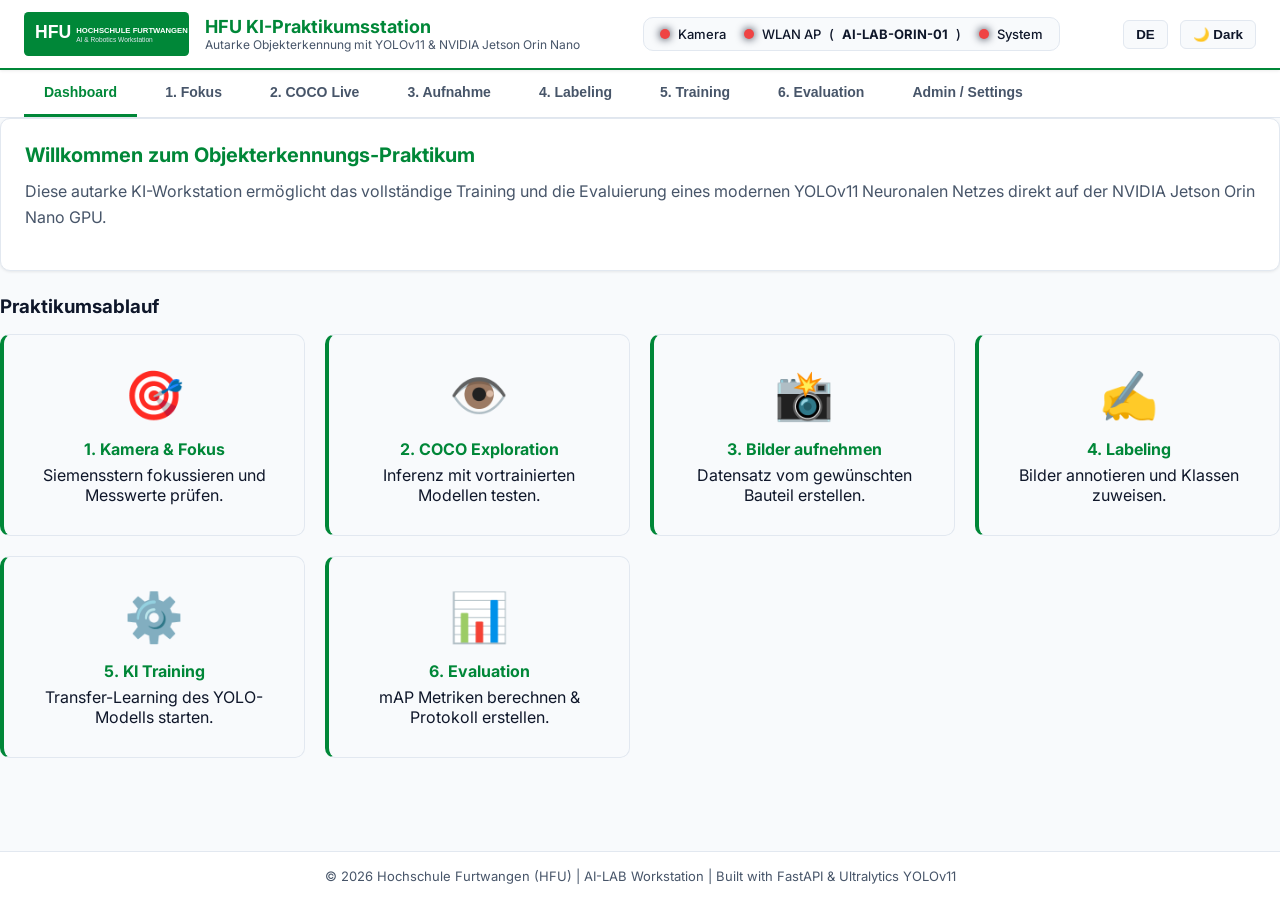
==== commit 5d7c9199: "Feat: UI iteration (Touch optimizations, Batch Labeling, Chart.js, Navigation, No borders)" ====
--- a/frontend/index.html
+++ b/frontend/index.html
@@ -8,13 +8,15 @@
   <link rel="preconnect" href="https://fonts.googleapis.com">
   <link rel="preconnect" href="https://fonts.gstatic.com" crossorigin>
   <link href="https://fonts.googleapis.com/css2?family=Inter:wght@400;500;600;700;900&display=swap" rel="stylesheet">
+  <!-- Chart.js for graphs -->
+  <script src="https://cdn.jsdelivr.net/npm/chart.js"></script>
 </head>
 <body>
 
   <!-- Header Section -->
   <header>
     <div class="brand">
-      <img src="assets/hfu_logo.svg" alt="HFU Logo" style="cursor:pointer;" onclick="showAdminLogin()">
+      <img src="assets/hfu_logo.svg" alt="HFU Logo">
       <div class="brand-title">
         <h1 data-i18n="stationTitle">HFU KI-Praktikumsstation</h1>
         <p data-i18n="subtitle">Autarke Objekterkennung mit YOLOv11 &amp; NVIDIA Jetson Orin Nano</p>
@@ -50,248 +52,298 @@
     <button class="tab-btn" data-tab="capture" data-i18n="step3">3. Aufnahme</button>
     <button class="tab-btn" data-tab="labeling" data-i18n="step4">4. Labeling</button>
     <button class="tab-btn" data-tab="training" data-i18n="step5">5. Training</button>
-    <button class="tab-btn" data-tab="admin" id="nav-admin" style="display:none;">Admin</button>
+    <button class="tab-btn" data-tab="eval" data-i18n="step6">6. Evaluation</button>
+    <button class="tab-btn" data-tab="admin" id="nav-admin">Admin / Settings</button>
   </nav>
 
-  <!-- Tab 1: Dashboard -->
-  <div class="tab-content active" id="tab-dashboard">
-    <div class="card">
-      <h2 data-i18n="welcomeTitle">Willkommen zum Objekterkennungs-Praktikum</h2>
-      <p data-i18n="welcomeText">Diese autarke KI-Workstation ermöglicht das vollständige Training und die Evaluierung eines modernen YOLOv11 Neuronalen Netzes direkt auf der NVIDIA Jetson Orin Nano GPU.</p>
-    </div>
+  <!-- Container with max-width -->
+  <div class="main-container">
     
-    <h3 data-i18n="stepsTitle" style="margin: 20px 0 10px;">Praktikumsablauf</h3>
-    <div class="steps-grid">
-      <div class="step-card" onclick="switchTab('kiosk')">
-        <h4 data-i18n="step1">1. Hardware &amp; Fokus</h4>
-        <p data-i18n="step1Desc">Siemensstern Schärfeeinstellung.</p>
-      </div>
-      <div class="step-card" onclick="switchTab('coco')">
-        <h4 data-i18n="step2">2. COCO Exploration</h4>
-        <p data-i18n="step2Desc">Vertrautheits-Test YOLOv11.</p>
-      </div>
-      <div class="step-card" onclick="switchTab('capture')">
-        <h4 data-i18n="step3">3. Bilderfassung</h4>
-        <p data-i18n="step3Desc">Aufnahmen vom Bauteil.</p>
-      </div>
-      <div class="step-card" onclick="switchTab('labeling')">
-        <h4 data-i18n="step4">4. Assisted Labeling</h4>
-        <p data-i18n="step4Desc">KI-unterstützte Annotation.</p>
-      </div>
-      <div class="step-card" onclick="switchTab('training')">
-        <h4 data-i18n="step5">5. YOLOv11 Training</h4>
-        <p data-i18n="step5Desc">Transfer Learning auf Jetson.</p>
-      </div>
-      <div class="step-card" onclick="switchTab('training')">
-        <h4 data-i18n="step6">6. Real-World Evaluation</h4>
-        <p data-i18n="step6Desc">mAP &amp; PDF-Protokoll.</p>
-      </div>
-    </div>
-  </div>
-
-  <!-- Tab 2: Focus (Kiosk) -->
-  <div class="tab-content" id="tab-kiosk">
-    <div class="card focus-card">
-      <h2 data-i18n="focusTitle">Live-Kamerabild &amp; Fokus-Messung (Siemensstern)</h2>
-      <p data-i18n="focusDesc">Stellen Sie den manuellen Fokusring ein, bis die Linien scharf sind.</p>
-      <div class="focus-layout">
-        <div class="focus-video-wrapper">
-          <div class="video-frame-container">
-            <img id="cam-stream-main" src="" alt="Live Camera Stream" class="video-stream">
-            <div class="focus-roi-box">
-              <span class="focus-roi-label" data-i18n="focusMeasArea">Messbereich</span>
-            </div>
-          </div>
-        </div>
-        <div class="focus-panel">
-          <div class="focus-score-display">
-            <div class="focus-score-value" id="focus-score-num">--</div>
-            <div class="focus-score-unit">/ 100</div>
-          </div>
-          <div class="focus-label-badge" id="focus-label-badge">Messe...</div>
-          <div class="focus-gauge-track">
-            <div class="focus-gauge-fill" id="focus-gauge-fill" style="width:0%"></div>
-            <div class="focus-gauge-markers">
-              <span>0</span><span>30</span><span>60</span><span>85</span><span>100</span>
-            </div>
-          </div>
-          <div class="focus-zones">
-            <span class="zone zone-bad" data-i18n="zoneBlurry">Unscharf</span>
-            <span class="zone zone-ok" data-i18n="zoneOk">Mittelmäßig</span>
-            <span class="zone zone-good" data-i18n="zoneGood">Gut</span>
-            <span class="zone zone-sharp" data-i18n="zoneSharp">Scharf</span>
-          </div>
-          <div class="focus-detail">
-            <div class="focus-detail-row">
-              <span data-i18n="focusVarRow">Laplace-Varianz</span>
-              <strong id="focus-raw-var">--</strong>
-            </div>
-          </div>
-          <div class="focus-hint" id="focus-hint">🎯 Platzieren Sie den Siemensstern...</div>
-        </div>
-      </div>
-    </div>
-  </div>
-
-  <!-- Tab 3: COCO Live Inference -->
-  <div class="tab-content" id="tab-coco">
-    <div class="card coco-card">
-      <h2>Live YOLO Inferenz</h2>
-      <div class="coco-layout">
-        <div class="video-frame-container">
-          <img id="cam-stream-infer" src="" alt="Live Inference" class="video-stream">
-        </div>
-        <div class="coco-controls">
-          <div class="control-group">
-            <label>Modell</label>
-            <select id="coco-model-select" onchange="updateInferConfig()"></select>
-          </div>
-          <div class="control-group">
-            <label>Confidence (<span id="conf-val">0.45</span>)</label>
-            <input type="range" id="coco-conf" min="0.1" max="0.9" step="0.05" value="0.45" oninput="updateInferConfig()">
-          </div>
-          <div class="control-group" style="flex-direction: row; align-items: center;">
-            <input type="checkbox" id="coco-show-boxes" checked onchange="updateInferConfig()">
-            <label for="coco-show-boxes">Bounding Boxes anzeigen</label>
-          </div>
-          <div class="stats-panel">
-            <h4>Live Statistik</h4>
-            <p>FPS: <span id="infer-fps">--</span></p>
-            <p>Inferenz: <span id="infer-ms">--</span> ms</p>
-            <div id="infer-dets" class="detections-list"></div>
-          </div>
-        </div>
-      </div>
-    </div>
-  </div>
-
-  <!-- Tab 4: Capture (Kamera-App) -->
-  <div class="tab-content" id="tab-capture">
-    <div class="card capture-card">
-      <div class="capture-layout">
-        <div class="capture-main">
-          <div class="video-frame-container">
-            <img id="cam-stream-capture" src="" alt="Capture Stream" class="video-stream">
-          </div>
-          <button class="btn-primary btn-large" id="btn-capture" onclick="captureImage()">📸 Bild aufnehmen</button>
-        </div>
-        <div class="capture-gallery">
-          <h3>Galerie (<span id="gallery-count">0</span>)</h3>
-          <div class="gallery-grid" id="gallery-grid"></div>
-        </div>
-      </div>
-    </div>
-  </div>
-
-  <!-- Tab 5: Labeling (Canvas Annotator) -->
-  <div class="tab-content" id="tab-labeling">
-    <div class="card labeling-card">
-      <div class="labeling-layout">
-        <!-- Sidebar: Image List -->
-        <div class="labeling-sidebar">
-          <h3>Bilder</h3>
-          <div class="image-list" id="labeling-image-list"></div>
-        </div>
-        <!-- Main: Canvas -->
-        <div class="labeling-main">
-          <div class="canvas-container" id="canvas-container">
-            <canvas id="annotator-canvas"></canvas>
-            <img id="annotator-img" style="display:none;" crossorigin="anonymous">
-          </div>
-          <div class="annotator-controls">
-            <button class="btn-secondary" onclick="runAssistedLabeling()">🤖 Assisted Labeling</button>
-            <button class="btn-primary" onclick="saveAnnotations()">💾 Speichern</button>
-          </div>
-        </div>
-        <!-- Right: Classes & Boxes -->
-        <div class="labeling-right">
-          <h3>Klassen</h3>
-          <div id="class-list" class="class-list"></div>
-          <div class="add-class">
-            <input type="text" id="new-class-name" placeholder="Neue Klasse">
-            <button onclick="addClass()">+</button>
-          </div>
-          <h3 style="margin-top:20px;">Boxes (Aktuelles Bild)</h3>
-          <div id="box-list" class="box-list"></div>
-        </div>
-      </div>
-    </div>
-  </div>
-
-  <!-- Tab 6: Training & Eval -->
-  <div class="tab-content" id="tab-training">
-    <div class="card training-card">
-      <h2>Training &amp; Evaluation</h2>
-      <div class="training-layout">
-        <div class="training-config">
-          <div class="control-group">
-            <label>Trainingsserver URL (leer für lokal)</label>
-            <input type="text" id="train-url" placeholder="http://server:port">
-          </div>
-          <div class="control-group">
-            <label>Epochen</label>
-            <input type="number" id="train-epochs" value="50">
-          </div>
-          <div class="control-group">
-            <label>Modell</label>
-            <select id="train-model">
-              <option value="yolo11n">YOLOv11 Nano</option>
-              <option value="yolo11s">YOLOv11 Small</option>
+    <!-- Tab 1: Dashboard -->
+    <div class="tab-content active" id="tab-dashboard">
+      <div class="card">
+        <h2 data-i18n="welcomeTitle">Willkommen zum Objekterkennungs-Praktikum</h2>
+        <p data-i18n="welcomeText">Diese autarke KI-Workstation ermöglicht das vollständige Training und die Evaluierung eines modernen YOLOv11 Neuronalen Netzes direkt auf der NVIDIA Jetson Orin Nano GPU.</p>
+      </div>
+      
+      <h3 data-i18n="stepsTitle" style="margin: 20px 0 10px;">Praktikumsablauf</h3>
+      <div class="steps-grid">
+        <div class="step-card" onclick="switchTab('kiosk')">
+          <div class="step-icon">🎯</div>
+          <h4 data-i18n="dashStep1">1. Kamera & Fokus</h4>
+          <p data-i18n="dashStep1Desc">Siemensstern fokussieren und Messwerte prüfen.</p>
+        </div>
+        <div class="step-card" onclick="switchTab('coco')">
+          <div class="step-icon">👁️</div>
+          <h4 data-i18n="dashStep2">2. COCO Exploration</h4>
+          <p data-i18n="dashStep2Desc">Inferenz mit vortrainierten Modellen testen.</p>
+        </div>
+        <div class="step-card" onclick="switchTab('capture')">
+          <div class="step-icon">📸</div>
+          <h4 data-i18n="dashStep3">3. Bilder aufnehmen</h4>
+          <p data-i18n="dashStep3Desc">Datensatz vom gewünschten Bauteil erstellen.</p>
+        </div>
+        <div class="step-card" onclick="switchTab('labeling')">
+          <div class="step-icon">✍️</div>
+          <h4 data-i18n="dashStep4">4. Labeling</h4>
+          <p data-i18n="dashStep4Desc">Bilder annotieren und Klassen zuweisen.</p>
+        </div>
+        <div class="step-card" onclick="switchTab('training')">
+          <div class="step-icon">⚙️</div>
+          <h4 data-i18n="dashStep5">5. KI Training</h4>
+          <p data-i18n="dashStep5Desc">Transfer-Learning des YOLO-Modells starten.</p>
+        </div>
+        <div class="step-card" onclick="switchTab('eval')">
+          <div class="step-icon">📊</div>
+          <h4 data-i18n="dashStep6">6. Evaluation</h4>
+          <p data-i18n="dashStep6Desc">mAP Metriken berechnen & Protokoll erstellen.</p>
+        </div>
+      </div>
+    </div>
+
+    <!-- Tab 2: Focus (Kiosk) -->
+    <div class="tab-content" id="tab-kiosk">
+      <div class="card focus-card">
+        <h2 data-i18n="focusTitle">Live-Kamerabild &amp; Fokus-Messung (Siemensstern)</h2>
+        <p data-i18n="focusDesc">Stellen Sie den manuellen Fokusring ein, bis die Linien scharf sind.</p>
+        <div class="focus-layout">
+          <div class="focus-video-wrapper">
+            <div class="video-frame-container">
+              <img id="cam-stream-main" src="" alt="Live Camera Stream" class="video-stream">
+              <div class="focus-roi-box">
+                <span class="focus-roi-label" data-i18n="focusMeasArea">Messbereich</span>
+              </div>
+            </div>
+          </div>
+          <div class="focus-panel">
+            <div class="focus-score-display">
+              <div class="focus-score-value" id="focus-score-num">--</div>
+              <div class="focus-score-unit">/ 100</div>
+            </div>
+            <div class="focus-label-badge" id="focus-label-badge">Messe...</div>
+            <div class="focus-gauge-track">
+              <div class="focus-gauge-fill" id="focus-gauge-fill" style="width:0%"></div>
+              <div class="focus-gauge-markers">
+                <span>0</span><span>30</span><span>60</span><span>85</span><span>100</span>
+              </div>
+            </div>
+            <div class="focus-zones">
+              <span class="zone zone-bad" data-i18n="zoneBlurry">Unscharf</span>
+              <span class="zone zone-ok" data-i18n="zoneOk">Mittelmäßig</span>
+              <span class="zone zone-good" data-i18n="zoneGood">Gut</span>
+              <span class="zone zone-sharp" data-i18n="zoneSharp">Scharf</span>
+            </div>
+            <div class="focus-detail">
+              <div class="focus-detail-row">
+                <span data-i18n="focusVarRow">Laplace-Varianz</span>
+                <strong id="focus-raw-var">--</strong>
+              </div>
+            </div>
+            <div class="focus-hint" id="focus-hint">🎯 Platzieren Sie den Siemensstern...</div>
+          </div>
+        </div>
+      </div>
+      <div class="tab-nav-buttons">
+        <button class="btn-secondary btn-large" onclick="switchTab('dashboard')" data-i18n="btnPrev">⬅ Zurück</button>
+        <button class="btn-primary btn-large" onclick="switchTab('coco')" data-i18n="btnNext">Weiter ➡</button>
+      </div>
+    </div>
+
+    <!-- Tab 3: COCO Live Inference -->
+    <div class="tab-content" id="tab-coco">
+      <div class="card coco-card">
+        <h2 data-i18n="cocoTitle">Live YOLO Inferenz (COCO Exploration)</h2>
+        <div class="coco-layout">
+          <div class="video-frame-container" style="flex:1;">
+            <img id="cam-stream-infer" src="" alt="Live Inference" class="video-stream">
+          </div>
+          <div class="coco-controls">
+            <div class="control-group">
+              <label data-i18n="cocoSelectModel">Modell auswählen</label>
+              <select id="coco-model-select" onchange="updateInferConfig()" class="large-input"></select>
+            </div>
+            <div class="control-group">
+              <label><span data-i18n="cocoUploadModel">Eigenes Modell hochladen (.pt)</span></label>
+              <input type="file" id="coco-upload-file" accept=".pt" style="display:none;" onchange="uploadModel(this)">
+              <button class="btn-secondary" onclick="document.getElementById('coco-upload-file').click()">📁 Upload</button>
+            </div>
+            <div class="control-group">
+              <label>Confidence (<span id="conf-val">0.45</span>)</label>
+              <input type="range" id="coco-conf" min="0.1" max="0.9" step="0.05" value="0.45" oninput="updateInferConfig()">
+            </div>
+            <div class="control-group" style="flex-direction: row; align-items: center;">
+              <input type="checkbox" id="coco-show-boxes" checked onchange="updateInferConfig()" style="width:24px; height:24px;">
+              <label for="coco-show-boxes" style="margin-left: 10px;" data-i18n="cocoShowBoxes">Bounding Boxes anzeigen</label>
+            </div>
+            <div class="stats-panel">
+              <h4 data-i18n="cocoLiveStats">Live Statistik</h4>
+              <p>FPS: <strong id="infer-fps">--</strong> | Infer: <strong id="infer-ms">--</strong> ms</p>
+              <!-- Chart.js Canvas for FPS/Infer history -->
+              <canvas id="inferChart" width="260" height="100"></canvas>
+            </div>
+          </div>
+        </div>
+      </div>
+      <div class="tab-nav-buttons">
+        <button class="btn-secondary btn-large" onclick="switchTab('kiosk')" data-i18n="btnPrev">⬅ Zurück</button>
+        <button class="btn-primary btn-large" onclick="switchTab('capture')" data-i18n="btnNext">Weiter ➡</button>
+      </div>
+    </div>
+
+    <!-- Tab 4: Capture (Kamera-App) -->
+    <div class="tab-content" id="tab-capture">
+      <div class="card capture-card">
+        <h2 data-i18n="captureTitle">Bilderfassung</h2>
+        <div class="capture-layout">
+          <div class="capture-main">
+            <div class="video-frame-container">
+              <img id="cam-stream-capture" src="" alt="Capture Stream" class="video-stream">
+            </div>
+            <button class="btn-primary btn-large" id="btn-capture" onclick="captureImage()" style="font-size: 20px; padding: 20px;">📸 <span data-i18n="captureBtn">Bild aufnehmen</span></button>
+          </div>
+          <div class="capture-gallery">
+            <h3><span data-i18n="captureGallery">Galerie</span> (<span id="gallery-count">0</span>)</h3>
+            <div class="gallery-grid" id="gallery-grid"></div>
+          </div>
+        </div>
+      </div>
+      <div class="tab-nav-buttons">
+        <button class="btn-secondary btn-large" onclick="switchTab('coco')" data-i18n="btnPrev">⬅ Zurück</button>
+        <button class="btn-primary btn-large" onclick="switchTab('labeling')" data-i18n="btnNext">Weiter ➡</button>
+      </div>
+    </div>
+
+    <!-- Tab 5: Labeling (Canvas Annotator) -->
+    <div class="tab-content" id="tab-labeling">
+      <div class="card labeling-card">
+        <h2 data-i18n="labelingTitle">Assisted Labeling</h2>
+        <div class="labeling-layout">
+          <!-- Sidebar: Image List -->
+          <div class="labeling-sidebar">
+            <h3 data-i18n="labelingImages">Bilder</h3>
+            <div class="image-list" id="labeling-image-list"></div>
+          </div>
+          <!-- Main: Canvas -->
+          <div class="labeling-main">
+            <div class="canvas-container" id="canvas-container">
+              <canvas id="annotator-canvas"></canvas>
+              <img id="annotator-img" style="display:none;" crossorigin="anonymous">
+              <div id="save-indicator" style="display:none; position:absolute; top:10px; right:10px; background:rgba(34,197,94,0.9); color:white; padding:8px 12px; border-radius:6px; font-weight:bold;">✅ Gespeichert</div>
+            </div>
+            <div class="annotator-controls">
+              <button class="btn-secondary btn-large" onclick="openBatchAssistedModal()" data-i18n="labelingBatchBtn">🤖 Batch Assisted Labeling</button>
+            </div>
+          </div>
+          <!-- Right: Classes & Boxes -->
+          <div class="labeling-right">
+            <h3 data-i18n="labelingClasses">Klassen</h3>
+            <div class="add-class">
+              <input type="text" id="new-class-name" placeholder="Neue Klasse..." class="large-input">
+              <button class="btn-primary" onclick="addClass()">+</button>
+            </div>
+            <div id="class-list" class="class-list" style="margin-top:10px;"></div>
+            
+            <h3 style="margin-top:20px;" data-i18n="labelingBoxes">Boxes (Aktuelles Bild)</h3>
+            <div id="box-list" class="box-list"></div>
+          </div>
+        </div>
+      </div>
+      <div class="tab-nav-buttons">
+        <button class="btn-secondary btn-large" onclick="switchTab('capture')" data-i18n="btnPrev">⬅ Zurück</button>
+        <button class="btn-primary btn-large" onclick="switchTab('training')" data-i18n="btnNext">Weiter ➡</button>
+      </div>
+    </div>
+
+    <!-- Tab 6: Training -->
+    <div class="tab-content" id="tab-training">
+      <div class="card training-card">
+        <h2 data-i18n="trainingTitle">KI Training</h2>
+        <div class="training-layout">
+          <div class="training-config">
+            <div class="control-group">
+              <label data-i18n="trainServer">Trainingsserver URL (leer für Jetson lokal)</label>
+              <input type="text" id="train-url" placeholder="http://server:port" class="large-input">
+            </div>
+            <div class="control-group">
+              <label data-i18n="trainEpochs">Epochen</label>
+              <input type="number" id="train-epochs" value="50" class="large-input">
+            </div>
+            <div class="control-group">
+              <label data-i18n="trainModel">Start-Modell</label>
+              <select id="train-model" class="large-input">
+                <option value="yolo11n">YOLOv11 Nano</option>
+                <option value="yolo11s">YOLOv11 Small</option>
+              </select>
+            </div>
+            <button class="btn-primary btn-large" id="btn-train-start" onclick="startTraining()" data-i18n="trainStart">▶ Training starten</button>
+            <button class="btn-danger btn-large" id="btn-train-stop" onclick="stopTraining()" style="display:none;" data-i18n="trainStop">⏹ Stoppen</button>
+          </div>
+          
+          <div class="training-status">
+            <h3>Status: <span id="train-status-badge">Idle</span></h3>
+            <div class="progress-bar"><div class="progress-fill" id="train-progress"></div></div>
+            <p><span data-i18n="trainEpoch">Epoche:</span> <strong id="train-epoch">0</strong> / <span id="train-total">0</span> | Loss: <strong id="train-loss">0</strong></p>
+            <pre class="train-log" id="train-log"></pre>
+          </div>
+        </div>
+      </div>
+      <div class="tab-nav-buttons">
+        <button class="btn-secondary btn-large" onclick="switchTab('labeling')" data-i18n="btnPrev">⬅ Zurück</button>
+        <button class="btn-primary btn-large" onclick="switchTab('eval')" data-i18n="btnNext">Weiter ➡</button>
+      </div>
+    </div>
+
+    <!-- Tab 7: Eval -->
+    <div class="tab-content" id="tab-eval">
+      <div class="card eval-card">
+        <h2 data-i18n="evalTitle">Evaluation & Protokoll</h2>
+        <div class="eval-layout" style="display: flex; flex-direction: column; gap: 20px; align-items: center; padding: 20px;">
+          <button class="btn-primary btn-large" onclick="runEvaluation()" data-i18n="evalRun">📊 Evaluation ausführen</button>
+          
+          <div id="eval-results" class="eval-results" style="background: var(--bg-card); padding: 20px; border-radius: var(--radius); width: 100%; max-width: 600px; border: 1px solid var(--border-color); text-align: left;">
+            <p data-i18n="evalHint">Klicken Sie auf Ausführen, um das aktuelle Modell gegen alle annotierten Bilder zu testen.</p>
+          </div>
+          
+          <div class="export-actions" style="display: flex; gap: 20px; margin-top: 20px;">
+            <button class="btn-secondary btn-large" onclick="generateReport()" data-i18n="evalPdf">📄 PDF Protokoll</button>
+            <button class="btn-secondary btn-large" onclick="window.location.href='/api/export/zip'" data-i18n="evalZip">📦 ZIP Export</button>
+          </div>
+        </div>
+      </div>
+      <div class="tab-nav-buttons">
+        <button class="btn-secondary btn-large" onclick="switchTab('training')" data-i18n="btnPrev">⬅ Zurück</button>
+      </div>
+    </div>
+
+    <!-- Tab 8: Admin -->
+    <div class="tab-content" id="tab-admin">
+      <div class="card admin-card">
+        <h2>Admin Panel & Settings</h2>
+        <div class="admin-grid">
+          <div class="admin-box">
+            <h3>WLAN Setup</h3>
+            <label>Modus</label>
+            <select id="admin-wifi-mode" class="large-input">
+              <option value="ap">Access Point</option>
+              <option value="station">Mit WLAN verbinden</option>
             </select>
-          </div>
-          <button class="btn-primary" id="btn-train-start" onclick="startTraining()">▶ Training starten</button>
-          <button class="btn-secondary" id="btn-train-stop" onclick="stopTraining()" style="display:none;">⏹ Stoppen</button>
-        </div>
-        
-        <div class="training-status">
-          <h3>Status: <span id="train-status-badge">Idle</span></h3>
-          <div class="progress-bar"><div class="progress-fill" id="train-progress"></div></div>
-          <p>Epoche: <span id="train-epoch">0</span> / <span id="train-total">0</span> | Loss: <span id="train-loss">0</span></p>
-          <pre class="train-log" id="train-log"></pre>
-        </div>
-      </div>
-      
-      <hr style="margin:20px 0; border:1px solid var(--border-color);">
-      
-      <div class="eval-layout">
-        <button class="btn-secondary" onclick="runEvaluation()">📊 Evaluation ausführen</button>
-        <div id="eval-results" class="eval-results"></div>
-        
-        <div class="export-actions">
-          <button class="btn-primary" onclick="generateReport()">📄 PDF Protokoll</button>
-          <button class="btn-primary" onclick="window.location.href='/api/export/zip'">📦 ZIP Export</button>
-        </div>
-      </div>
-    </div>
-  </div>
-
-  <!-- Tab 7: Admin -->
-  <div class="tab-content" id="tab-admin">
-    <div class="card admin-card">
-      <h2>Admin Panel</h2>
-      <div class="admin-grid">
-        <div class="admin-box">
-          <h3>WLAN Setup</h3>
-          <label>Modus</label>
-          <select id="admin-wifi-mode">
-            <option value="ap">Access Point</option>
-            <option value="station">Mit WLAN verbinden</option>
-          </select>
-          <label>SSID</label>
-          <input type="text" id="admin-wifi-ssid">
-          <label>Passwort</label>
-          <input type="password" id="admin-wifi-pass">
-          <button class="btn-primary" onclick="saveNetwork()">Speichern &amp; Reboot</button>
-        </div>
-        <div class="admin-box">
-          <h3>System</h3>
-          <button class="btn-secondary" onclick="systemUpdate()">🔄 System Update (Git Pull)</button>
-          <a class="btn-secondary" id="btn-jupyter-link" target="_blank" style="display:block; text-align:center; text-decoration:none; margin-top:10px;">🚀 JupyterLab (Pro)</a>
-          <button class="btn-danger" style="margin-top:10px;" onclick="resetWorkspace()">🗑️ Workspace Reset</button>
-        </div>
-      </div>
-    </div>
-  </div>
+            <label>SSID</label>
+            <input type="text" id="admin-wifi-ssid" class="large-input">
+            <label>Passwort</label>
+            <input type="password" id="admin-wifi-pass" class="large-input">
+            <button class="btn-primary btn-large" style="margin-top: 10px;" onclick="saveNetwork()">Speichern &amp; Reboot</button>
+          </div>
+          <div class="admin-box">
+            <h3>System Management</h3>
+            <button class="btn-secondary btn-large" onclick="systemUpdate()">🔄 System Update (Git Pull)</button>
+            <a class="btn-secondary btn-large" id="btn-jupyter-link" target="_blank" style="display:block; text-align:center; text-decoration:none; margin-top:10px;">🚀 JupyterLab (Pro Mode)</a>
+            <button class="btn-danger btn-large" style="margin-top:20px; width: 100%;" onclick="resetWorkspace()">🗑️ Workspace Reset</button>
+          </div>
+        </div>
+      </div>
+    </div>
+
+  </div> <!-- end main-container -->
 
   <footer>
     <p>&copy; 2026 Hochschule Furtwangen (HFU) | AI-LAB Workstation | Built with FastAPI &amp; Ultralytics YOLOv11</p>
@@ -301,18 +353,47 @@
   <div id="admin-modal" class="modal">
     <div class="modal-content">
       <h3>Admin Zugang</h3>
-      <input type="password" id="admin-pin" placeholder="PIN eingeben">
-      <button class="btn-primary" onclick="verifyAdmin()">Login</button>
-      <button class="btn-secondary" onclick="document.getElementById('admin-modal').style.display='none'">Abbrechen</button>
+      <input type="password" id="admin-pin" placeholder="PIN eingeben" class="large-input">
+      <div style="display: flex; gap: 10px; margin-top: 10px;">
+        <button class="btn-primary btn-large" style="flex:1;" onclick="verifyAdmin()">Login</button>
+        <button class="btn-secondary btn-large" style="flex:1;" onclick="document.getElementById('admin-modal').style.display='none'">Abbrechen</button>
+      </div>
+    </div>
+  </div>
+
+  <!-- Batch Assisted Labeling Modal -->
+  <div id="batch-label-modal" class="modal">
+    <div class="modal-content" style="width: 400px; text-align: left;">
+      <h3 data-i18n="batchLabelTitle">Batch Assisted Labeling</h3>
+      <p data-i18n="batchLabelDesc" style="margin-bottom: 15px;">Wählt ungelabelte Bilder aus und verwendet das YOLO Modell, um automatisch Bounding Boxes vorzuschlagen.</p>
+      
+      <label data-i18n="batchLabelModel">Modell für Labeling:</label>
+      <select id="batch-model-select" class="large-input"></select>
+      
+      <div style="margin-top: 10px;">
+        <label><span data-i18n="cocoUploadModel">Eigenes Modell hochladen (.pt)</span></label>
+        <input type="file" id="batch-upload-file" accept=".pt" style="display:none;" onchange="uploadModel(this, true)">
+        <button class="btn-secondary" style="margin-top:5px;" onclick="document.getElementById('batch-upload-file').click()">📁 Upload & Verwenden</button>
+      </div>
+
+      <div style="display: flex; gap: 10px; margin-top: 25px;">
+        <button class="btn-primary btn-large" style="flex:1;" onclick="startBatchLabeling()">🚀 Starten</button>
+        <button class="btn-secondary btn-large" style="flex:1;" onclick="document.getElementById('batch-label-modal').style.display='none'">Abbrechen</button>
+      </div>
     </div>
   </div>
 
   <!-- Lightbox Modal -->
   <div id="lightbox-modal" class="modal lightbox">
     <span class="close" onclick="document.getElementById('lightbox-modal').style.display='none'">&times;</span>
-    <img class="lightbox-content" id="lightbox-img">
+    <button class="lightbox-arrow left-arrow" onclick="navLightbox(-1)">&#10094;</button>
+    <div class="lightbox-inner" style="position:relative;">
+      <img class="lightbox-content" id="lightbox-img">
+    </div>
+    <button class="lightbox-arrow right-arrow" onclick="navLightbox(1)">&#10095;</button>
+    
     <div class="lightbox-caption">
-      <button class="btn-danger" id="btn-delete-img" onclick="deleteCurrentImage()">🗑️ Löschen</button>
+      <button class="btn-danger btn-large" id="btn-delete-img" onclick="deleteCurrentImage()">🗑️ Löschen</button>
     </div>
   </div>
 
--- a/frontend/css/style.css
+++ b/frontend/css/style.css
@@ -793,3 +793,97 @@
   font-weight: bold;
   cursor: pointer;
 }
+
+/* ==============================================================================
+   UI Refinements (Iterative Feedback)
+   ============================================================================== */
+
+/* Max Width Container */
+.main-container {
+  max-width: 1400px;
+  margin: 0 auto;
+  width: 100%;
+}
+
+/* Video Stream black border removal */
+.video-stream {
+  object-fit: cover;
+  aspect-ratio: 16/9;
+  width: 100%;
+  height: 100%;
+  display: block;
+}
+.video-frame-container {
+  overflow: hidden; /* Hide anything outside cover */
+}
+
+/* Touch Friendly Inputs */
+.large-input {
+  padding: 12px;
+  font-size: 16px;
+  border-radius: 8px;
+}
+.btn-large {
+  padding: 14px 20px;
+  font-size: 16px;
+}
+
+/* Dashboard Tiles Enhancement */
+.steps-grid {
+  display: grid;
+  grid-template-columns: repeat(auto-fit, minmax(300px, 1fr));
+  gap: 20px;
+}
+.step-card {
+  padding: 30px 20px;
+  text-align: center;
+  transition: transform 0.2s, box-shadow 0.2s;
+}
+.step-card:hover {
+  transform: translateY(-5px);
+  box-shadow: var(--shadow-md);
+}
+.step-icon {
+  font-size: 48px;
+  margin-bottom: 15px;
+}
+
+/* Tab Navigation Buttons (Next/Prev) */
+.tab-nav-buttons {
+  display: flex;
+  justify-content: space-between;
+  margin-top: 30px;
+  padding-top: 20px;
+  border-top: 1px solid var(--border-color);
+}
+
+/* Lightbox Navigation */
+.lightbox-arrow {
+  position: absolute;
+  top: 50%;
+  transform: translateY(-50%);
+  background: rgba(0,0,0,0.5);
+  color: white;
+  border: none;
+  font-size: 40px;
+  padding: 20px 15px;
+  cursor: pointer;
+  z-index: 1010;
+  border-radius: 8px;
+}
+.lightbox-arrow:hover { background: rgba(0,0,0,0.8); }
+.left-arrow { left: 20px; }
+.right-arrow { right: 20px; }
+
+/* Flex alignment for Class List Items */
+.class-item {
+  display: flex;
+  justify-content: space-between;
+}
+.class-item .btn-del-class {
+  background: transparent;
+  border: none;
+  cursor: pointer;
+  font-size: 14px;
+}
+
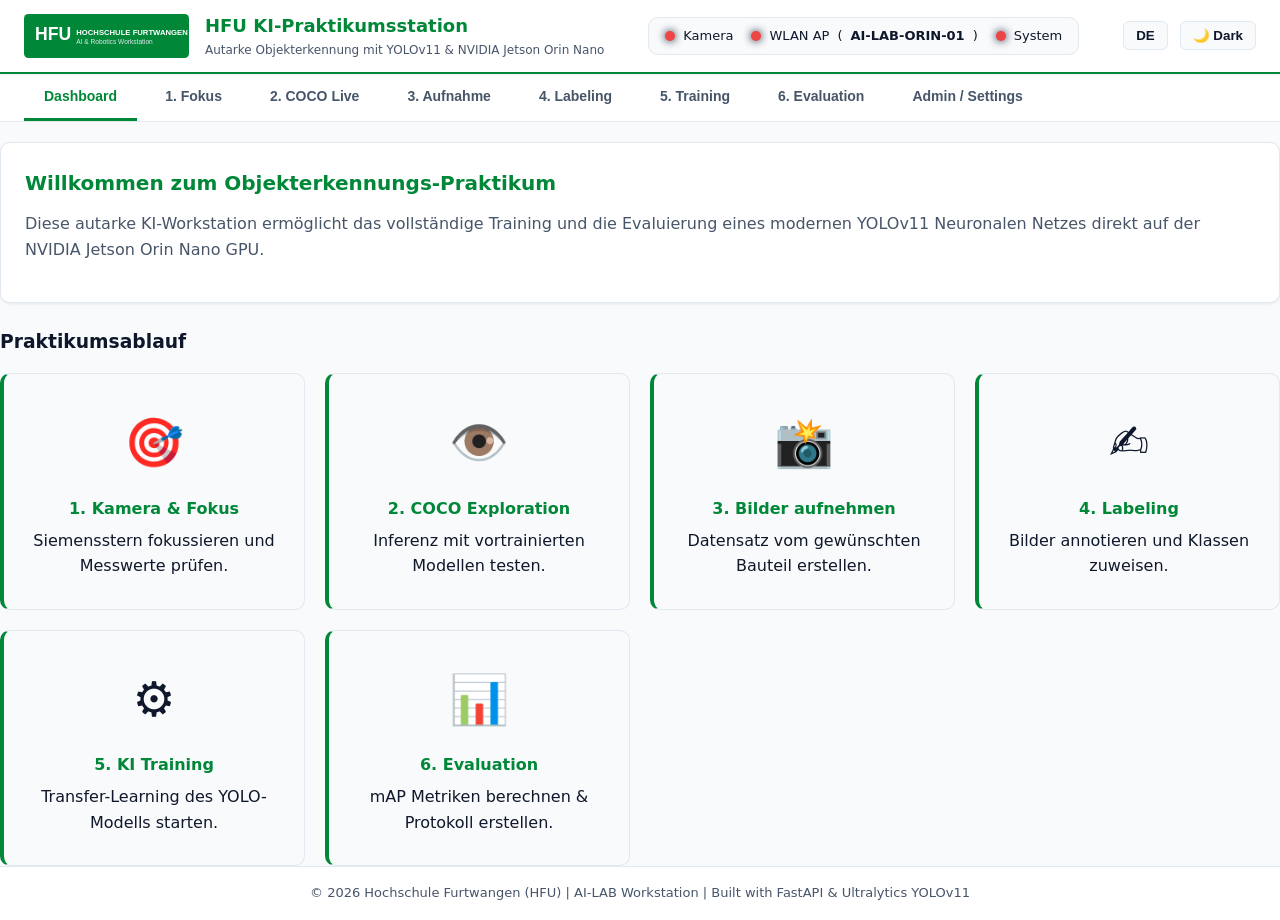
==== commit 7a86f1b3: "Fix: Add offline support, info modals, gallery delete buttons, UI spacing" ====
--- a/frontend/index.html
+++ b/frontend/index.html
@@ -5,13 +5,18 @@
   <meta name="viewport" content="width=device-width, initial-scale=1.0">
   <title>HFU AI-LAB | Objekterkennung Workstation</title>
   <link rel="stylesheet" href="css/style.css">
-  <link rel="preconnect" href="https://fonts.googleapis.com">
-  <link rel="preconnect" href="https://fonts.gstatic.com" crossorigin>
-  <link href="https://fonts.googleapis.com/css2?family=Inter:wght@400;500;600;700;900&display=swap" rel="stylesheet">
-  <!-- Chart.js for graphs -->
-  <script src="https://cdn.jsdelivr.net/npm/chart.js"></script>
+  <script src="js/chart.min.js"></script>
 </head>
 <body>
+
+  <!-- Info Modal Base -->
+  <div id="info-modal" class="modal">
+    <div class="modal-content" style="max-width: 600px; text-align: left;">
+      <h3 id="info-modal-title">Info</h3>
+      <div id="info-modal-body" style="line-height: 1.6; font-size: 15px;"></div>
+      <button class="btn-primary btn-large" style="margin-top:20px; width:100%;" onclick="document.getElementById('info-modal').style.display='none'">Verstanden</button>
+    </div>
+  </div>
 
   <!-- Header Section -->
   <header>
@@ -104,7 +109,7 @@
     <!-- Tab 2: Focus (Kiosk) -->
     <div class="tab-content" id="tab-kiosk">
       <div class="card focus-card">
-        <h2 data-i18n="focusTitle">Live-Kamerabild &amp; Fokus-Messung (Siemensstern)</h2>
+        <h2 data-i18n="focusTitle">Live-Kamerabild &amp; Fokus-Messung (Siemensstern) <button class="btn-info" onclick="showInfo('kiosk')">ℹ️</button></h2>
         <p data-i18n="focusDesc">Stellen Sie den manuellen Fokusring ein, bis die Linien scharf sind.</p>
         <div class="focus-layout">
           <div class="focus-video-wrapper">
@@ -152,7 +157,7 @@
     <!-- Tab 3: COCO Live Inference -->
     <div class="tab-content" id="tab-coco">
       <div class="card coco-card">
-        <h2 data-i18n="cocoTitle">Live YOLO Inferenz (COCO Exploration)</h2>
+        <h2 data-i18n="cocoTitle">Live YOLO Inferenz (COCO Exploration) <button class="btn-info" onclick="showInfo('coco')">ℹ️</button></h2>
         <div class="coco-layout">
           <div class="video-frame-container" style="flex:1;">
             <img id="cam-stream-infer" src="" alt="Live Inference" class="video-stream">
@@ -193,7 +198,7 @@
     <!-- Tab 4: Capture (Kamera-App) -->
     <div class="tab-content" id="tab-capture">
       <div class="card capture-card">
-        <h2 data-i18n="captureTitle">Bilderfassung</h2>
+        <h2 data-i18n="captureTitle">Bilderfassung <button class="btn-info" onclick="showInfo('capture')">ℹ️</button></h2>
         <div class="capture-layout">
           <div class="capture-main">
             <div class="video-frame-container">
@@ -216,7 +221,7 @@
     <!-- Tab 5: Labeling (Canvas Annotator) -->
     <div class="tab-content" id="tab-labeling">
       <div class="card labeling-card">
-        <h2 data-i18n="labelingTitle">Assisted Labeling</h2>
+        <h2 data-i18n="labelingTitle">Assisted Labeling <button class="btn-info" onclick="showInfo('labeling')">ℹ️</button></h2>
         <div class="labeling-layout">
           <!-- Sidebar: Image List -->
           <div class="labeling-sidebar">
@@ -257,7 +262,7 @@
     <!-- Tab 6: Training -->
     <div class="tab-content" id="tab-training">
       <div class="card training-card">
-        <h2 data-i18n="trainingTitle">KI Training</h2>
+        <h2 data-i18n="trainingTitle">KI Training <button class="btn-info" onclick="showInfo('training')">ℹ️</button></h2>
         <div class="training-layout">
           <div class="training-config">
             <div class="control-group">
@@ -296,7 +301,7 @@
     <!-- Tab 7: Eval -->
     <div class="tab-content" id="tab-eval">
       <div class="card eval-card">
-        <h2 data-i18n="evalTitle">Evaluation & Protokoll</h2>
+        <h2 data-i18n="evalTitle">Evaluation & Protokoll <button class="btn-info" onclick="showInfo('eval')">ℹ️</button></h2>
         <div class="eval-layout" style="display: flex; flex-direction: column; gap: 20px; align-items: center; padding: 20px;">
           <button class="btn-primary btn-large" onclick="runEvaluation()" data-i18n="evalRun">📊 Evaluation ausführen</button>
           
--- a/frontend/css/style.css
+++ b/frontend/css/style.css
@@ -41,13 +41,14 @@
 }
 
 body {
-  font-family: var(--font-main);
+  font-family: system-ui, -apple-system, "Segoe UI", Roboto, "Helvetica Neue", Arial, sans-serif;
   background-color: var(--bg-primary);
   color: var(--text-primary);
   min-height: 100vh;
   display: flex;
   flex-direction: column;
   transition: background-color 0.3s ease, color 0.3s ease;
+  line-height: 1.6;
 }
 
 /* Header */
@@ -196,6 +197,15 @@
   gap: 24px;
 }
 
+.class-list {
+  background-color: var(--bg-primary);
+  border: 1px solid var(--border-color);
+  border-radius: var(--radius);
+  height: 200px; /* fixed height */
+  overflow-y: auto;
+  margin-bottom: 10px;
+}
+
 .card {
   background-color: var(--bg-card);
   border: 1px solid var(--border-color);
@@ -252,15 +262,19 @@
   background-color: var(--hfu-green-light);
 }
 
-.btn-danger {
-  background-color: #ef4444;
-  color: white;
+.btn-danger { background-color: #ef4444; color: white; border: none; padding: 10px 15px; cursor: pointer; border-radius: var(--radius); font-weight: 500; }
+.btn-danger:hover { background-color: #dc2626; }
+
+.btn-info {
+  background: transparent;
   border: none;
-  padding: 10px 20px;
-  border-radius: 6px;
-  font-weight: 600;
-  cursor: pointer;
-}
+  font-size: 24px;
+  cursor: pointer;
+  margin-left: 10px;
+  vertical-align: middle;
+  padding: 0;
+}
+.btn-info:hover { transform: scale(1.1); }
 
 /* Video Frame Container */
 .video-frame-container {
@@ -611,10 +625,11 @@
 }
 .gallery-item {
   position: relative;
-  cursor: pointer;
-  border-radius: 6px;
+  border-radius: var(--radius);
   overflow: hidden;
-  border: 2px solid transparent;
+  cursor: pointer;
+  aspect-ratio: 1;
+  background-color: #000;
 }
 .gallery-item:hover { border-color: var(--hfu-green); }
 .gallery-item img { width: 100%; display: block; }
@@ -642,31 +657,23 @@
   flex-direction: column;
   overflow-y: auto;
 }
-.labeling-main {
+.labeling-main { flex: 1; display: flex; flex-direction: column; gap: 15px; }
+.canvas-container {
+  background-color: #000;
+  border-radius: var(--radius);
+  position: relative;
+  overflow: hidden;
+  display: flex;
+  justify-content: center;
+  align-items: center;
   flex: 1;
-  display: flex;
-  flex-direction: column;
-  align-items: center;
-  background: var(--bg-primary);
-  border: 1px solid var(--border-color);
-  border-radius: var(--radius);
-  padding: 15px;
-}
-.canvas-container {
-  position: relative;
-  width: 100%;
-  height: 100%;
-  background: #000;
-  border-radius: 8px;
-  overflow: hidden;
-  display: flex;
-  justify-content: center;
-  align-items: center;
-}
-canvas {
-  cursor: crosshair;
+  min-height: 400px;
+}
+#annotator-canvas {
   max-width: 100%;
   max-height: 100%;
+  object-fit: contain;
+  cursor: crosshair;
 }
 .annotator-controls {
   display: flex;
@@ -801,7 +808,7 @@
 /* Max Width Container */
 .main-container {
   max-width: 1400px;
-  margin: 0 auto;
+  margin: 20px auto 0;
   width: 100%;
 }
 
@@ -887,3 +894,23 @@
   font-size: 14px;
 }
 
+/* Gallery Delete Button */
+.btn-del-gallery {
+  position: absolute;
+  top: 5px;
+  right: 5px;
+  background: rgba(220, 38, 38, 0.9);
+  color: white;
+  border: none;
+  border-radius: 50%;
+  width: 24px;
+  height: 24px;
+  font-size: 14px;
+  cursor: pointer;
+  display: flex;
+  justify-content: center;
+  align-items: center;
+}
+.btn-del-gallery:hover { background: rgba(255, 0, 0, 1); transform: scale(1.1); }
+
+
